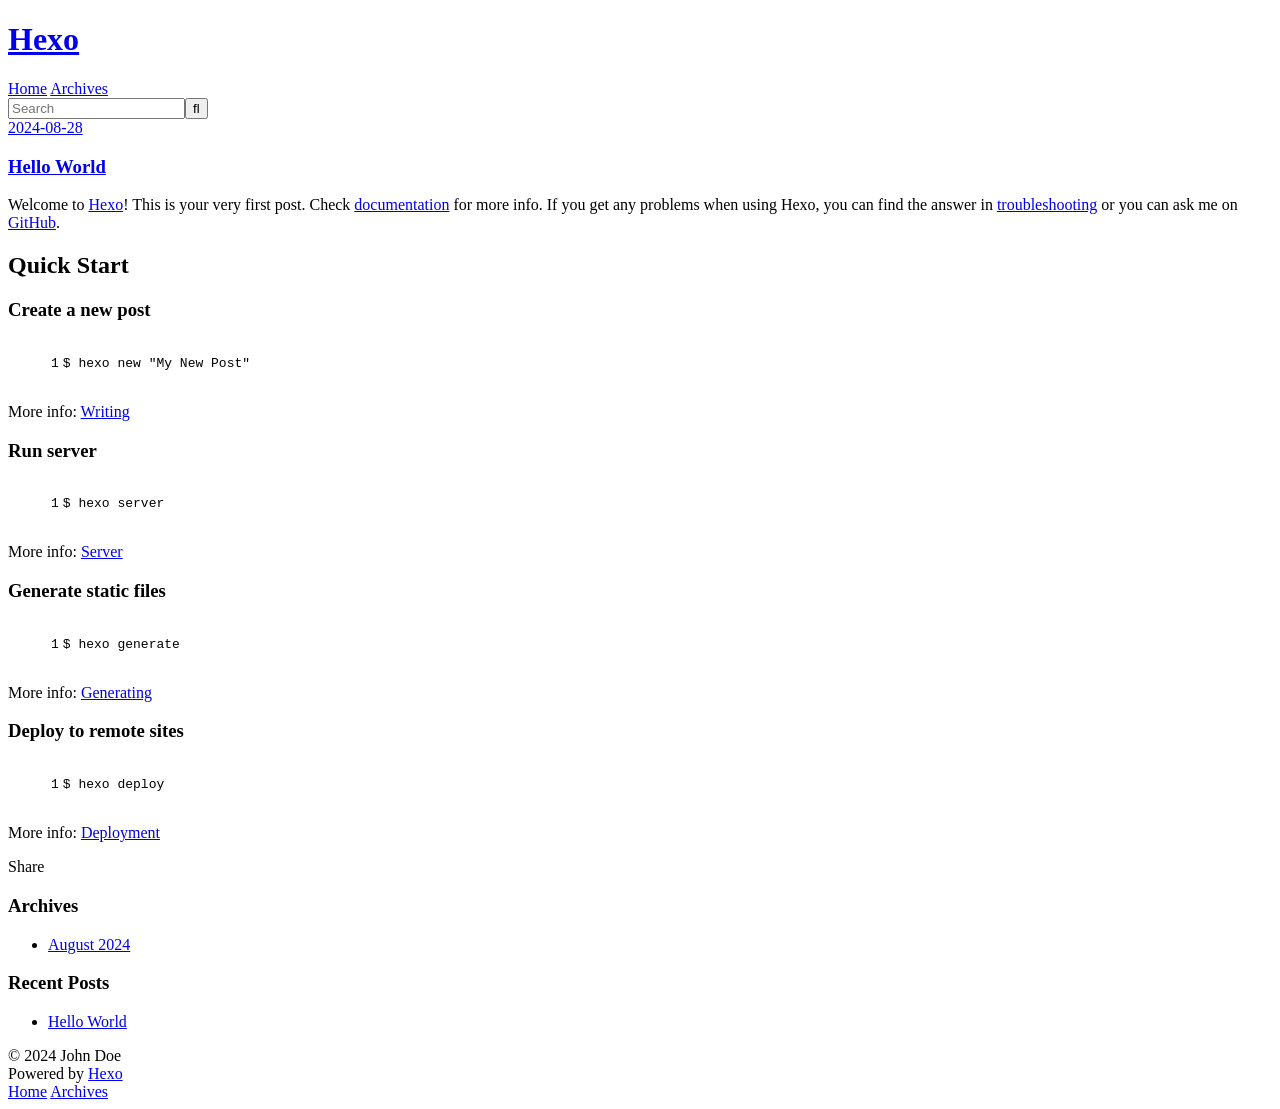
==== index.html @ dc1a8d5d "Site updated: 2024-08-28 20:56:11" ====
<!DOCTYPE html>
<html>
<head>
  <meta charset="utf-8">
  
  
  <title>Hexo</title>
  <meta name="viewport" content="width=device-width, initial-scale=1, shrink-to-fit=no">
  <meta property="og:type" content="website">
<meta property="og:title" content="Hexo">
<meta property="og:url" content="http://example.com/index.html">
<meta property="og:site_name" content="Hexo">
<meta property="og:locale" content="en_US">
<meta property="article:author" content="John Doe">
<meta name="twitter:card" content="summary">
  
    <link rel="alternate" href="/atom.xml" title="Hexo" type="application/atom+xml">
  
  
    <link rel="shortcut icon" href="/favicon.png">
  
  
  
<link rel="stylesheet" href="/css/style.css">

  
    
<link rel="stylesheet" href="/fancybox/jquery.fancybox.min.css">

  
  
<meta name="generator" content="Hexo 7.3.0"></head>

<body>
  <div id="container">
    <div id="wrap">
      <header id="header">
  <div id="banner"></div>
  <div id="header-outer" class="outer">
    <div id="header-title" class="inner">
      <h1 id="logo-wrap">
        <a href="/" id="logo">Hexo</a>
      </h1>
      
    </div>
    <div id="header-inner" class="inner">
      <nav id="main-nav">
        <a id="main-nav-toggle" class="nav-icon"><span class="fa fa-bars"></span></a>
        
          <a class="main-nav-link" href="/">Home</a>
        
          <a class="main-nav-link" href="/archives">Archives</a>
        
      </nav>
      <nav id="sub-nav">
        
        
          <a class="nav-icon" href="/atom.xml" title="RSS Feed"><span class="fa fa-rss"></span></a>
        
        <a class="nav-icon nav-search-btn" title="Search"><span class="fa fa-search"></span></a>
      </nav>
      <div id="search-form-wrap">
        <form action="//google.com/search" method="get" accept-charset="UTF-8" class="search-form"><input type="search" name="q" class="search-form-input" placeholder="Search"><button type="submit" class="search-form-submit">&#xF002;</button><input type="hidden" name="sitesearch" value="http://example.com"></form>
      </div>
    </div>
  </div>
</header>

      <div class="outer">
        <section id="main">
  
    <article id="post-hello-world" class="h-entry article article-type-post" itemprop="blogPost" itemscope itemtype="https://schema.org/BlogPosting">
  <div class="article-meta">
    <a href="/2024/08/28/hello-world/" class="article-date">
  <time class="dt-published" datetime="2024-08-28T12:50:52.807Z" itemprop="datePublished">2024-08-28</time>
</a>
    
  </div>
  <div class="article-inner">
    
    
      <header class="article-header">
        
  
    <h1 itemprop="name">
      <a class="p-name article-title" href="/2024/08/28/hello-world/">Hello World</a>
    </h1>
  

      </header>
    
    <div class="e-content article-entry" itemprop="articleBody">
      
        <p>Welcome to <a target="_blank" rel="noopener" href="https://hexo.io/">Hexo</a>! This is your very first post. Check <a target="_blank" rel="noopener" href="https://hexo.io/docs/">documentation</a> for more info. If you get any problems when using Hexo, you can find the answer in <a target="_blank" rel="noopener" href="https://hexo.io/docs/troubleshooting.html">troubleshooting</a> or you can ask me on <a target="_blank" rel="noopener" href="https://github.com/hexojs/hexo/issues">GitHub</a>.</p>
<h2 id="Quick-Start"><a href="#Quick-Start" class="headerlink" title="Quick Start"></a>Quick Start</h2><h3 id="Create-a-new-post"><a href="#Create-a-new-post" class="headerlink" title="Create a new post"></a>Create a new post</h3><figure class="highlight bash"><table><tr><td class="gutter"><pre><span class="line">1</span><br></pre></td><td class="code"><pre><span class="line">$ hexo new <span class="string">&quot;My New Post&quot;</span></span><br></pre></td></tr></table></figure>

<p>More info: <a target="_blank" rel="noopener" href="https://hexo.io/docs/writing.html">Writing</a></p>
<h3 id="Run-server"><a href="#Run-server" class="headerlink" title="Run server"></a>Run server</h3><figure class="highlight bash"><table><tr><td class="gutter"><pre><span class="line">1</span><br></pre></td><td class="code"><pre><span class="line">$ hexo server</span><br></pre></td></tr></table></figure>

<p>More info: <a target="_blank" rel="noopener" href="https://hexo.io/docs/server.html">Server</a></p>
<h3 id="Generate-static-files"><a href="#Generate-static-files" class="headerlink" title="Generate static files"></a>Generate static files</h3><figure class="highlight bash"><table><tr><td class="gutter"><pre><span class="line">1</span><br></pre></td><td class="code"><pre><span class="line">$ hexo generate</span><br></pre></td></tr></table></figure>

<p>More info: <a target="_blank" rel="noopener" href="https://hexo.io/docs/generating.html">Generating</a></p>
<h3 id="Deploy-to-remote-sites"><a href="#Deploy-to-remote-sites" class="headerlink" title="Deploy to remote sites"></a>Deploy to remote sites</h3><figure class="highlight bash"><table><tr><td class="gutter"><pre><span class="line">1</span><br></pre></td><td class="code"><pre><span class="line">$ hexo deploy</span><br></pre></td></tr></table></figure>

<p>More info: <a target="_blank" rel="noopener" href="https://hexo.io/docs/one-command-deployment.html">Deployment</a></p>

      
    </div>
    <footer class="article-footer">
      <a data-url="http://example.com/2024/08/28/hello-world/" data-id="cm0dv0jln0000g0uf9en5gz6y" data-title="Hello World" class="article-share-link"><span class="fa fa-share">Share</span></a>
      
      
      
    </footer>
  </div>
  
</article>



  


</section>
        
          <aside id="sidebar">
  
    

  
    

  
    
  
    
  <div class="widget-wrap">
    <h3 class="widget-title">Archives</h3>
    <div class="widget">
      <ul class="archive-list"><li class="archive-list-item"><a class="archive-list-link" href="/archives/2024/08/">August 2024</a></li></ul>
    </div>
  </div>


  
    
  <div class="widget-wrap">
    <h3 class="widget-title">Recent Posts</h3>
    <div class="widget">
      <ul>
        
          <li>
            <a href="/2024/08/28/hello-world/">Hello World</a>
          </li>
        
      </ul>
    </div>
  </div>

  
</aside>
        
      </div>
      <footer id="footer">
  
  <div class="outer">
    <div id="footer-info" class="inner">
      
      &copy; 2024 John Doe<br>
      Powered by <a href="https://hexo.io/" target="_blank">Hexo</a>
    </div>
  </div>
</footer>

    </div>
    <nav id="mobile-nav">
  
    <a href="/" class="mobile-nav-link">Home</a>
  
    <a href="/archives" class="mobile-nav-link">Archives</a>
  
</nav>
    


<script src="/js/jquery-3.6.4.min.js"></script>



  
<script src="/fancybox/jquery.fancybox.min.js"></script>




<script src="/js/script.js"></script>





  </div>
</body>
</html>
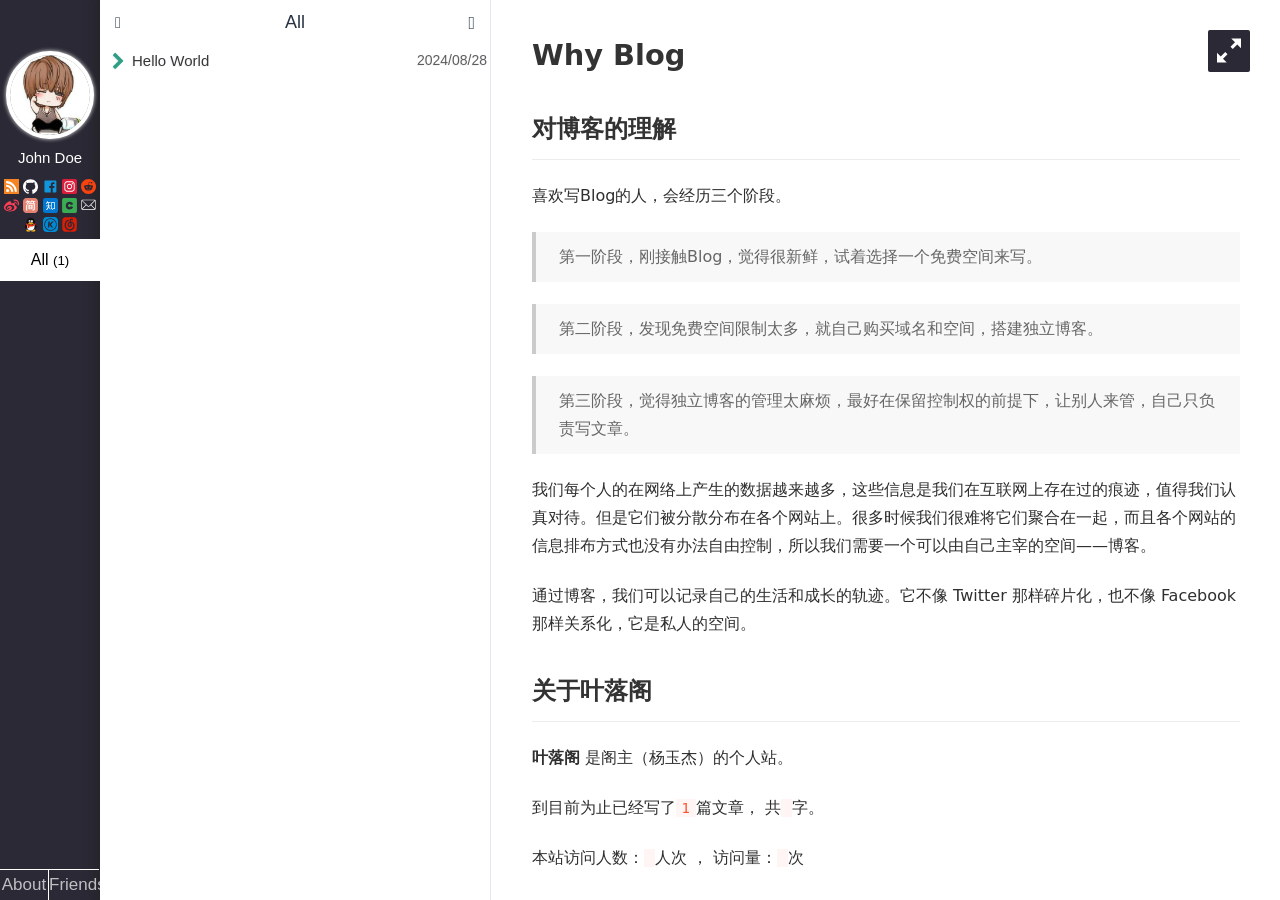
==== commit 07ac6a06: "Site updated: 2024-08-28 21:02:53" ====
--- a/index.html
+++ b/index.html
@@ -2,204 +2,567 @@
 <html>
 <head>
   <meta charset="utf-8">
-  
-  
   <title>Hexo</title>
-  <meta name="viewport" content="width=device-width, initial-scale=1, shrink-to-fit=no">
-  <meta property="og:type" content="website">
-<meta property="og:title" content="Hexo">
-<meta property="og:url" content="http://example.com/index.html">
+  <meta name="keywords" content="">
+  <meta name="description" content="Hexo">
+    <meta name="viewport" content="width=device-width, initial-scale=1, maximum-scale=1">
+<meta name="description" content="Welcome to Hexo! This is your very first post. Check documentation for more info. If you get any problems when using Hexo, you can find the answer in troubleshooting or you can ask me on GitHub. Quick">
+<meta property="og:type" content="article">
+<meta property="og:title" content="Hello World">
+<meta property="og:url" content="http://example.com/2024/08/28/hello-world/index.html">
 <meta property="og:site_name" content="Hexo">
+<meta property="og:description" content="Welcome to Hexo! This is your very first post. Check documentation for more info. If you get any problems when using Hexo, you can find the answer in troubleshooting or you can ask me on GitHub. Quick">
 <meta property="og:locale" content="en_US">
+<meta property="article:published_time" content="2024-08-28T12:50:52.807Z">
+<meta property="article:modified_time" content="2024-08-28T12:50:52.807Z">
 <meta property="article:author" content="John Doe">
 <meta name="twitter:card" content="summary">
-  
-    <link rel="alternate" href="/atom.xml" title="Hexo" type="application/atom+xml">
-  
-  
-    <link rel="shortcut icon" href="/favicon.png">
-  
-  
-  
-<link rel="stylesheet" href="/css/style.css">
-
-  
-    
-<link rel="stylesheet" href="/fancybox/jquery.fancybox.min.css">
-
-  
-  
+
+
+<link rel="icon" href="/img/avatar.jpg">
+
+<link href="/css/style.css?v=1.1.0" rel="stylesheet">
+
+<link href="/css/hl_theme/atom-light.css?v=1.1.0" rel="stylesheet">
+
+<link href="//cdn.jsdelivr.net/npm/animate.css@4.1.0/animate.min.css" rel="stylesheet">
+
+<script src="//cdn.jsdelivr.net/npm/jquery@3.5.1/dist/jquery.min.js"></script>
+<script src="/js/titleTip.js?v=1.1.0" ></script>
+
+<script src="//cdn.jsdelivr.net/npm/highlightjs@9.16.2/highlight.pack.min.js"></script>
+<script>
+    hljs.initHighlightingOnLoad();
+</script>
+
+<script src="//cdn.jsdelivr.net/npm/nprogress@0.2.0/nprogress.min.js"></script>
+
+
+
+<script src="//cdn.jsdelivr.net/npm/jquery.cookie@1.4.1/jquery.cookie.min.js" ></script>
+
+<script src="/js/iconfont.js?v=1.1.0" ></script>
+
 <meta name="generator" content="Hexo 7.3.0"></head>
+<div style="display: none">
+  <input class="theme_disqus_on" value="false">
+  <input class="theme_preload_comment" value="">
+  <input class="theme_blog_path" value="">
+  <input id="theme_shortcut" value="true" />
+  <input id="theme_highlight_on" value="true" />
+  <input id="theme_code_copy" value="true" />
+</div>
+
+
 
 <body>
-  <div id="container">
-    <div id="wrap">
-      <header id="header">
-  <div id="banner"></div>
-  <div id="header-outer" class="outer">
-    <div id="header-title" class="inner">
-      <h1 id="logo-wrap">
-        <a href="/" id="logo">Hexo</a>
-      </h1>
-      
-    </div>
-    <div id="header-inner" class="inner">
-      <nav id="main-nav">
-        <a id="main-nav-toggle" class="nav-icon"><span class="fa fa-bars"></span></a>
-        
-          <a class="main-nav-link" href="/">Home</a>
-        
-          <a class="main-nav-link" href="/archives">Archives</a>
-        
-      </nav>
-      <nav id="sub-nav">
-        
-        
-          <a class="nav-icon" href="/atom.xml" title="RSS Feed"><span class="fa fa-rss"></span></a>
-        
-        <a class="nav-icon nav-search-btn" title="Search"><span class="fa fa-search"></span></a>
-      </nav>
-      <div id="search-form-wrap">
-        <form action="//google.com/search" method="get" accept-charset="UTF-8" class="search-form"><input type="search" name="q" class="search-form-input" placeholder="Search"><button type="submit" class="search-form-submit">&#xF002;</button><input type="hidden" name="sitesearch" value="http://example.com"></form>
-      </div>
-    </div>
-  </div>
-</header>
-
-      <div class="outer">
-        <section id="main">
-  
-    <article id="post-hello-world" class="h-entry article article-type-post" itemprop="blogPost" itemscope itemtype="https://schema.org/BlogPosting">
-  <div class="article-meta">
-    <a href="/2024/08/28/hello-world/" class="article-date">
-  <time class="dt-published" datetime="2024-08-28T12:50:52.807Z" itemprop="datePublished">2024-08-28</time>
+<aside class="nav mobile">
+    <div class="nav-left">
+        <a href="/"
+   class="avatar_target">
+    <img class="avatar"
+         src="/img/avatar.jpg"/>
 </a>
-    
-  </div>
-  <div class="article-inner">
-    
-    
-      <header class="article-header">
-        
-  
-    <h1 itemprop="name">
-      <a class="p-name article-title" href="/2024/08/28/hello-world/">Hello World</a>
-    </h1>
-  
-
-      </header>
-    
-    <div class="e-content article-entry" itemprop="articleBody">
-      
-        <p>Welcome to <a target="_blank" rel="noopener" href="https://hexo.io/">Hexo</a>! This is your very first post. Check <a target="_blank" rel="noopener" href="https://hexo.io/docs/">documentation</a> for more info. If you get any problems when using Hexo, you can find the answer in <a target="_blank" rel="noopener" href="https://hexo.io/docs/troubleshooting.html">troubleshooting</a> or you can ask me on <a target="_blank" rel="noopener" href="https://github.com/hexojs/hexo/issues">GitHub</a>.</p>
-<h2 id="Quick-Start"><a href="#Quick-Start" class="headerlink" title="Quick Start"></a>Quick Start</h2><h3 id="Create-a-new-post"><a href="#Create-a-new-post" class="headerlink" title="Create a new post"></a>Create a new post</h3><figure class="highlight bash"><table><tr><td class="gutter"><pre><span class="line">1</span><br></pre></td><td class="code"><pre><span class="line">$ hexo new <span class="string">&quot;My New Post&quot;</span></span><br></pre></td></tr></table></figure>
-
-<p>More info: <a target="_blank" rel="noopener" href="https://hexo.io/docs/writing.html">Writing</a></p>
-<h3 id="Run-server"><a href="#Run-server" class="headerlink" title="Run server"></a>Run server</h3><figure class="highlight bash"><table><tr><td class="gutter"><pre><span class="line">1</span><br></pre></td><td class="code"><pre><span class="line">$ hexo server</span><br></pre></td></tr></table></figure>
-
-<p>More info: <a target="_blank" rel="noopener" href="https://hexo.io/docs/server.html">Server</a></p>
-<h3 id="Generate-static-files"><a href="#Generate-static-files" class="headerlink" title="Generate static files"></a>Generate static files</h3><figure class="highlight bash"><table><tr><td class="gutter"><pre><span class="line">1</span><br></pre></td><td class="code"><pre><span class="line">$ hexo generate</span><br></pre></td></tr></table></figure>
-
-<p>More info: <a target="_blank" rel="noopener" href="https://hexo.io/docs/generating.html">Generating</a></p>
-<h3 id="Deploy-to-remote-sites"><a href="#Deploy-to-remote-sites" class="headerlink" title="Deploy to remote sites"></a>Deploy to remote sites</h3><figure class="highlight bash"><table><tr><td class="gutter"><pre><span class="line">1</span><br></pre></td><td class="code"><pre><span class="line">$ hexo deploy</span><br></pre></td></tr></table></figure>
-
-<p>More info: <a target="_blank" rel="noopener" href="https://hexo.io/docs/one-command-deployment.html">Deployment</a></p>
-
-      
-    </div>
-    <footer class="article-footer">
-      <a data-url="http://example.com/2024/08/28/hello-world/" data-id="cm0dv0jln0000g0uf9en5gz6y" data-title="Hello World" class="article-share-link"><span class="fa fa-share">Share</span></a>
-      
-      
-      
-    </footer>
-  </div>
-  
-</article>
-
-
-
-  
-
-
-</section>
-        
-          <aside id="sidebar">
-  
-    
-
-  
-    
-
-  
-    
-  
-    
-  <div class="widget-wrap">
-    <h3 class="widget-title">Archives</h3>
-    <div class="widget">
-      <ul class="archive-list"><li class="archive-list-item"><a class="archive-list-link" href="/archives/2024/08/">August 2024</a></li></ul>
-    </div>
-  </div>
-
-
-  
-    
-  <div class="widget-wrap">
-    <h3 class="widget-title">Recent Posts</h3>
-    <div class="widget">
-      <ul>
-        
-          <li>
-            <a href="/2024/08/28/hello-world/">Hello World</a>
-          </li>
-        
-      </ul>
-    </div>
-  </div>
-
-  
+<div class="author">
+    <span>John Doe</span>
+</div>
+
+<div class="icon">
+    
+        
+            <a title="rss"
+               href="/atom.xml"
+               target="_blank">
+                
+                    <svg class="iconfont-svg" aria-hidden="true">
+                        <use xlink:href="#icon-rss"></use>
+                    </svg>
+                
+            </a>
+        
+    
+        
+            <a title="github"
+               href="https://github.com/yelog"
+               target="_blank">
+                
+                    <svg class="iconfont-svg" aria-hidden="true">
+                        <use xlink:href="#icon-github"></use>
+                    </svg>
+                
+            </a>
+        
+    
+        
+            <a title="facebook"
+               href="https://www.facebook.com/faker.tops"
+               target="_blank">
+                
+                    <svg class="iconfont-svg" aria-hidden="true">
+                        <use xlink:href="#icon-facebook"></use>
+                    </svg>
+                
+            </a>
+        
+    
+        
+    
+        
+    
+        
+            <a title="instagram"
+               href="https://www.facebook.com/faker.tops"
+               target="_blank">
+                
+                    <svg class="iconfont-svg" aria-hidden="true">
+                        <use xlink:href="#icon-instagram"></use>
+                    </svg>
+                
+            </a>
+        
+    
+        
+            <a title="reddit"
+               href="https://www.reddit.com/user/yelog/"
+               target="_blank">
+                
+                    <svg class="iconfont-svg" aria-hidden="true">
+                        <use xlink:href="#icon-reddit"></use>
+                    </svg>
+                
+            </a>
+        
+    
+        
+            <a title="weibo"
+               href="http://weibo.com/u/2307534817"
+               target="_blank">
+                
+                    <svg class="iconfont-svg" aria-hidden="true">
+                        <use xlink:href="#icon-weibo"></use>
+                    </svg>
+                
+            </a>
+        
+    
+        
+            <a title="jianshu"
+               href="https://www.jianshu.com/u/ff56736de7cf"
+               target="_blank">
+                
+                    <svg class="iconfont-svg" aria-hidden="true">
+                        <use xlink:href="#icon-jianshu"></use>
+                    </svg>
+                
+            </a>
+        
+    
+        
+            <a title="zhihu"
+               href="https://www.zhihu.com/people/jaytp/activities"
+               target="_blank">
+                
+                    <svg class="iconfont-svg" aria-hidden="true">
+                        <use xlink:href="#icon-zhihu"></use>
+                    </svg>
+                
+            </a>
+        
+    
+        
+    
+        
+            <a title="oschina"
+               href="https://my.oschina.net/yelog"
+               target="_blank">
+                
+                    <svg class="iconfont-svg" aria-hidden="true">
+                        <use xlink:href="#icon-oschina"></use>
+                    </svg>
+                
+            </a>
+        
+    
+        
+    
+        
+            <a title="email"
+               href="mailto:jaytp@qq.com"
+               target="_blank">
+                
+                    <svg class="iconfont-svg" aria-hidden="true">
+                        <use xlink:href="#icon-email"></use>
+                    </svg>
+                
+            </a>
+        
+    
+        
+            <a title="qq"
+               href="http://wpa.qq.com/msgrd?v=3&uin=872336115&site=qq&menu=yes"
+               target="_blank">
+                
+                    <svg class="iconfont-svg" aria-hidden="true">
+                        <use xlink:href="#icon-qq"></use>
+                    </svg>
+                
+            </a>
+        
+    
+        
+            <a title="kugou"
+               href="https://www.kugou.com/"
+               target="_blank">
+                
+                    <svg class="iconfont-svg" aria-hidden="true">
+                        <use xlink:href="#icon-kugou"></use>
+                    </svg>
+                
+            </a>
+        
+    
+        
+            <a title="neteasemusic"
+               href="https://music.163.com/#/user/home?id=88151013"
+               target="_blank">
+                
+                    <svg class="iconfont-svg" aria-hidden="true">
+                        <use xlink:href="#icon-neteasemusic"></use>
+                    </svg>
+                
+            </a>
+        
+    
+</div>
+
+
+
+
+
+<ul>
+    <li>
+        <div class="all active" data-rel="All">All
+            
+                <small>(1)</small>
+            
+        </div>
+    </li>
+    
+</ul>
+<div class="left-bottom">
+    <div class="menus">
+        
+            
+            
+            
+    </div>
+    <div>
+        
+            <a class="about  hasFriend  site_url"
+               
+               href="/about">About</a>
+        
+        <a style="width: 50%"
+                
+                                           class="friends">Friends</a>
+        
+    </div>
+</div>
+<input type="hidden" id="yelog_site_posts_number" value="1">
+
+<div style="display: none">
+    <span id="busuanzi_value_site_uv"></span>
+    <span id="busuanzi_value_site_pv"></span>
+</div>
+
+    </div>
+    <div class="nav-right">
+        <div class="friends-area">
+    <div class="friends-title">
+        Links
+        <i class="iconfont icon-left"></i>
+    </div>
+    <div class="friends-content">
+        <ul>
+            
+            <li><a target="_blank" href="http://yelog.org/">叶落阁</a></li>
+            
+        </ul>
+    </div>
+</div>
+        <div class="title-list">
+    <div class="right-top">
+        <div id="default-panel">
+            <i class="iconfont icon-search" data-title="search shortcut key i"></i>
+            <div class="right-title">All</div>
+            <i class="iconfont icon-file-tree" data-title="switch to outline view shortcut key w"></i>
+        </div>
+        <div id="search-panel">
+            <i class="iconfont icon-left" data-title="return"></i>
+            <input id="local-search-input" autocomplete="off"/>
+            <label class="border-line" for="input"></label>
+            <i class="iconfont icon-case-sensitive" data-title="case sensitive"></i>
+            <i class="iconfont icon-tag" data-title="label"></i>
+        </div>
+        <div id="outline-panel" style="display: none">
+            <div class="right-title">outline</div>
+            <i class="iconfont icon-list" data-title="switch to article list"></i>
+        </div>
+    </div>
+
+    <div class="tags-list">
+    <input id="tag-search" />
+    <div class="tag-wrapper">
+        
+    </div>
+
+</div>
+
+    
+    <nav id="title-list-nav">
+        
+        
+        <a  class="All "
+           href="/2024/08/28/hello-world/"
+           data-tag=""
+           data-author="" >
+            <span class="post-title" title="Hello World">Hello World</span>
+            <span class="post-date" title="2024-08-28 20:50:52">2024/08/28</span>
+        </a>
+        
+        <div id="no-item-tips">
+
+        </div>
+    </nav>
+    <div id="outline-list">
+    </div>
+</div>
+
+    </div>
+    <div class="hide-list">
+        <div class="semicircle" data-title="切换全屏 快捷键 s">
+            <div class="brackets first"><</div>
+            <div class="brackets">&gt;</div>
+        </div>
+    </div>
 </aside>
-        
-      </div>
-      <footer id="footer">
-  
-  <div class="outer">
-    <div id="footer-info" class="inner">
-      
-      &copy; 2024 John Doe<br>
-      Powered by <a href="https://hexo.io/" target="_blank">Hexo</a>
-    </div>
-  </div>
-</footer>
-
-    </div>
-    <nav id="mobile-nav">
-  
-    <a href="/" class="mobile-nav-link">Home</a>
-  
-    <a href="/archives" class="mobile-nav-link">Archives</a>
-  
-</nav>
-    
-
-
-<script src="/js/jquery-3.6.4.min.js"></script>
-
-
-
-  
-<script src="/fancybox/jquery.fancybox.min.js"></script>
-
-
-
-
-<script src="/js/script.js"></script>
-
-
-
-
-
-  </div>
+<div id="post" class="index">
+    <div class="pjax">
+        <article class="index">
+            <div class="toc-ref">
+    
+        <ol class="toc"><li class="toc-item toc-level-1"><a class="toc-link" href="#Why-Blog"><span class="toc-text">Why Blog</span></a><ol class="toc-child"><li class="toc-item toc-level-2"><a class="toc-link" href="#%E5%AF%B9%E5%8D%9A%E5%AE%A2%E7%9A%84%E7%90%86%E8%A7%A3"><span class="toc-text">对博客的理解</span></a></li><li class="toc-item toc-level-2"><a class="toc-link" href="#%E5%85%B3%E4%BA%8E%E5%8F%B6%E8%90%BD%E9%98%81"><span class="toc-text">关于叶落阁</span></a></li><li class="toc-item toc-level-2"><a class="toc-link" href="#%E5%8D%9A%E5%AE%A2%E5%B9%B3%E5%8F%B0"><span class="toc-text">博客平台</span></a></li></ol></li></ol>
+    
+<style>
+    .left-col .switch-btn,
+    .left-col .switch-area {
+        display: none;
+    }
+    .toc-level-3 i,
+    .toc-level-3 ol {
+        display: none !important;
+    }
+</style>
+</div>
+            <h1 id="Why-Blog"><a href="#Why-Blog" class="headerlink" title="Why Blog"></a>Why Blog</h1><h2 id="对博客的理解"><a href="#对博客的理解" class="headerlink" title="对博客的理解"></a>对博客的理解</h2><p>喜欢写Blog的人，会经历三个阶段。</p>
+<blockquote>
+<p>第一阶段，刚接触Blog，觉得很新鲜，试着选择一个免费空间来写。</p>
+</blockquote>
+<blockquote>
+<p>第二阶段，发现免费空间限制太多，就自己购买域名和空间，搭建独立博客。</p>
+</blockquote>
+<blockquote>
+<p>第三阶段，觉得独立博客的管理太麻烦，最好在保留控制权的前提下，让别人来管，自己只负责写文章。</p>
+</blockquote>
+<p>我们每个人的在网络上产生的数据越来越多，这些信息是我们在互联网上存在过的痕迹，值得我们认真对待。但是它们被分散分布在各个网站上。很多时候我们很难将它们聚合在一起，而且各个网站的信息排布方式也没有办法自由控制，所以我们需要一个可以由自己主宰的空间——博客。</p>
+<p>通过博客，我们可以记录自己的生活和成长的轨迹。它不像 Twitter 那样碎片化，也不像 Facebook 那样关系化，它是私人的空间。</p>
+<h2 id="关于叶落阁"><a href="#关于叶落阁" class="headerlink" title="关于叶落阁"></a>关于叶落阁</h2><p><strong>叶落阁</strong> 是阁主（杨玉杰）的个人站。</p>
+<p>到目前为止已经写了<code class="article_number"></code>篇文章， 共<code class="site_word_count"></code>字。</p>
+<p>本站访问人数：<code class="site_uv"></code>人次 ， 访问量：<code class="site_pv"></code>次</p>
+<h2 id="博客平台"><a href="#博客平台" class="headerlink" title="博客平台"></a>博客平台</h2><p>这个博客通过 <a target="_blank" rel="noopener" href="https://hexo.io/">Hexo</a> 生成，部署在 <a target="_blank" rel="noopener" href="https://pages.github.com/">GitHub Pages</a>主题 <a target="_blank" rel="noopener" href="https://github.com/yelog/hexo-theme-3-hexo">3-hexo</a> 已经在github上开源</p>
+<p><code>3-hexo</code> 主题使用交流可以加 Q群: <a target="_blank" href="//shang.qq.com/wpa/qunwpa?idkey=e8cf083cc097141eaf323396f1766809b8e90ff00c67bb441898f672892f6904"><img data-ignore border="0" src="//pub.idqqimg.com/wpa/images/group.png" alt="3-hexo使用交流" title="3-hexo使用交流"></a></p>
+<p>主要功能：</p>
+<ul>
+<li>搜索支持文章标题、标签(#标签)、作者(@作者)</li>
+<li>pad&#x2F;手机等移动端适配</li>
+<li>页面全局快捷键 <a target="_blank" rel="noopener" href='http://yelog.org/2017/03/24/3-hexo-shortcuts/'>3-hexo快捷键说明</a></li>
+</ul>
+
+        </article>
+        
+        <p>
+            <a  class="dashang" onclick="dashangToggle()">赏</a>
+        </p>
+        
+        
+    </div>
+    <div class="copyright">
+        <p class="footer-entry">
+    ©2016-2020 Yelog
+</p>
+<p class="footer-entry">Built with <a href="https://hexo.io/" target="_blank">Hexo</a> and <a href="https://github.com/yelog/hexo-theme-3-hexo" target="_blank">3-hexo</a> theme</p>
+
+    </div>
+</div>
+<div class="full-toc">
+    <button class="full" data-title="Toggle full screen shortcut key s"><span class="min "></span></button>
+<a class="" id="rocket" ></a>
+
+</div>
+
+<div class="hide_box" onclick="dashangToggle()"></div>
+<div class="shang_box">
+    <a class="shang_close"  onclick="dashangToggle()">×</a>
+    <div class="shang_tit">
+        <p>Help us with donation</p>
+    </div>
+    <div class="shang_payimg">
+        <div class="pay_img">
+            <img src="/img/alipay.jpg" class="alipay" title="扫码支持">
+            <img src="/img/weixin.jpg" class="weixin" title="扫码支持">
+        </div>
+    </div>
+    <div class="shang_payselect">
+        <span><label><input type="radio" name="pay" checked value="alipay">alipay</label></span><span><label><input type="radio" name="pay" value="weixin">weixin</label></span>
+    </div>
+</div>
+
+
 </body>
-</html>+<script src="/js/jquery.pjax.js?v=1.1.0" ></script>
+
+<script src="/js/script.js?v=1.1.0" ></script>
+<script>
+    var img_resize = 'default';
+    function initArticle() {
+        /*渲染对应的表格样式*/
+        
+            $("#post .pjax table").addClass("green_title");
+        
+
+        /*渲染打赏样式*/
+        
+        $("input[name=pay]").on("click", function () {
+            if($("input[name=pay]:checked").val()=="weixin"){
+                $(".shang_box .shang_payimg .pay_img").addClass("weixin_img");
+            } else {
+                $(".shang_box .shang_payimg .pay_img").removeClass("weixin_img");
+            }
+        })
+        
+
+        /*高亮代码块行号*/
+        
+
+        /*访问数量*/
+        
+        $.getScript("//busuanzi.ibruce.info/busuanzi/2.3/busuanzi.pure.mini.js");
+        
+
+        /*代码高亮，行号对齐*/
+        $('.pre-numbering').css('line-height',$('.has-numbering').css('line-height'));
+
+        
+        
+    }
+
+    /*打赏页面隐藏与展示*/
+    
+    function dashangToggle() {
+        $(".shang_box").fadeToggle();
+        $(".hide_box").fadeToggle();
+    }
+    
+
+</script>
+
+<!--加入行号的高亮代码块样式-->
+
+<!--自定义样式设置-->
+<style>
+    
+    
+    .nav {
+        width: 542px;
+    }
+    .nav.fullscreen {
+        margin-left: -542px;
+    }
+    .nav-left {
+        width: 120px;
+    }
+    
+    
+    @media screen and (max-width: 1468px) {
+        .nav {
+            width: 492px;
+        }
+        .nav.fullscreen {
+            margin-left: -492px;
+        }
+        .nav-left {
+            width: 100px;
+        }
+    }
+    
+    
+    @media screen and (max-width: 1024px) {
+        .nav {
+            width: 492px;
+            margin-left: -492px
+        }
+        .nav.fullscreen {
+            margin-left: 0;
+        }
+    }
+    
+    @media screen and (max-width: 426px) {
+        .nav {
+            width: 100%;
+        }
+        .nav-left {
+            width: 100%;
+        }
+    }
+    
+    
+    .nav-right .title-list nav a .post-title, .nav-right .title-list #local-search-result a .post-title {
+        color: #383636;
+    }
+    
+    
+    .nav-right .title-list nav a .post-date, .nav-right .title-list #local-search-result a .post-date {
+        color: #5e5e5f;
+    }
+    
+    
+    .nav-right nav a.hover, #local-search-result a.hover{
+        background-color: #e2e0e0;
+    }
+    
+    
+
+    /*列表样式*/
+    
+
+    /* 背景图样式 */
+    
+    
+
+
+    /*引用块样式*/
+    
+
+    /*文章列表背景图*/
+    
+
+    
+</style>
+
+
+
+
+
+
+
+</html>
--- a/css/style.css
+++ b/css/style.css
@@ -0,0 +1,2062 @@
+#comments {
+  padding: 2.5em;
+  background: #fff;
+}
+#comments .comment-bar {
+  display: block;
+  cursor: pointer;
+  background: rgba(255,255,255,0.3);
+  padding: 0.5rem;
+  -webkit-box-shadow: 3px 2px 8px rgba(0,0,0,0.07);
+  box-shadow: 3px 2px 8px rgba(0,0,0,0.07);
+  text-align: center;
+  font-size: 2rem;
+}
+#comments .comment-bar a {
+  display: inline-block;
+  width: 3em;
+  text-decoration: none;
+  outline-width: 0;
+  color: #258fb8;
+  outline: none;
+}
+#comments .comment-bar a .fa.pulse {
+  -webkit-animation-name: pulse;
+  animation-name: pulse;
+}
+#comments .comment-bar a .fa.animated {
+  -webkit-animation-duration: 1s;
+  animation-duration: 1s;
+  -webkit-animation-fill-mode: both;
+  animation-fill-mode: both;
+}
+#comments .comment-bar a .fa.animated.infinite {
+  -webkit-animation-iteration-count: infinite;
+  animation-iteration-count: infinite;
+}
+#comments .comment-bar a .fa:before {
+  content: "\f27b";
+}
+#comments .comment-bar a .fa.fa-spinner {
+  display: none;
+}
+.shang_box {
+  width: 540px;
+  height: 450px;
+  padding: 10px;
+  background-color: #3f3f3f;
+  -webkit-border-radius: 10px;
+  border-radius: 10px;
+  position: fixed;
+  z-index: 41;
+  left: 50%;
+  top: 50%;
+  margin-left: -280px;
+  margin-top: -225px;
+  border: 1px dotted #000;
+  display: none;
+}
+.shang_box .shang_close {
+  position: absolute;
+  display: inline-block;
+  font-weight: 200;
+  font-size: 50px;
+  right: 19px;
+  outline: none;
+  text-shadow: none;
+  color: #4094c7;
+}
+.shang_box .shang_tit {
+  width: 100%;
+  font-family: Roboto, "Roboto", serif;
+  height: 75px;
+  text-align: center;
+  line-height: 66px;
+  color: #fff;
+  font-size: 30px;
+  margin-top: 7px;
+  margin-right: 2px;
+}
+.shang_box .shang_payimg {
+  width: 255px;
+  height: 255px;
+  padding: 10px;
+  border: 6px solid #4094c7;
+  margin: 0 auto;
+  -webkit-border-radius: 3px;
+  border-radius: 3px;
+  overflow: hidden;
+}
+.shang_box .shang_payimg .pay_img {
+  width: 535px;
+  vertical-align: middle;
+  transition: margin-left 0.5s;
+}
+.shang_box .shang_payimg .pay_img.weixin_img {
+  margin-left: -280px;
+}
+.shang_box .shang_payimg .pay_img img {
+  width: 255px;
+}
+.shang_box .shang_payimg .pay_img img.weixin {
+  margin: auto 0 auto 16px;
+  display: block;
+  float: right;
+}
+.shang_box .shang_payselect {
+  font-size: 20px;
+  color: #fff;
+  text-align: center;
+  margin: 0 auto;
+  margin-top: 20px;
+  height: 60px;
+  width: 320px;
+}
+.shang_box .shang_payselect input[type=radio],
+.shang_box .shang_payselect label {
+  cursor: pointer;
+}
+.hide_box {
+  z-index: 40;
+  background: #000;
+  opacity: 0.5;
+  -moz-opacity: 0.5;
+  left: 0;
+  top: 0;
+  bottom: 0;
+  right: 0;
+  height: 100%;
+  width: 100%;
+  position: fixed;
+  display: none;
+}
+@-webkit-keyframes fadeIns {
+  from {
+    -webkit-transform: translateY(30px);
+    opacity: 0;
+  }
+  to {
+    -webkit-transform: translateY(0);
+    opacity: 1;
+  }
+}
+@-moz-keyframes fadeIns {
+  from {
+    -moz-transform: translateY(30px);
+    opacity: 0;
+  }
+  to {
+    -moz-transform: translateY(0);
+    opacity: 1;
+  }
+}
+@-ms-keyframes fadeIns {
+  from {
+    -ms-transform: translateY(30px);
+    opacity: 0;
+  }
+  to {
+    -ms-transform: translateY(0);
+    opacity: 1;
+  }
+}
+@-o-keyframes fadeIns {
+  from {
+    -o-transform: translateY(30px);
+    opacity: 0;
+  }
+  to {
+    -o-transform: translateY(0);
+    opacity: 1;
+  }
+}
+@-webkit-keyframes fadeOuts {
+  from {
+    -webkit-transform: translateY(0);
+    opacity: 1;
+  }
+  to {
+    -webkit-transform: translateY(-30px);
+    opacity: 0;
+  }
+}
+@-moz-keyframes fadeOuts {
+  from {
+    -moz-transform: translateY(0);
+    opacity: 1;
+  }
+  to {
+    -moz-transform: translateY(-30px);
+    opacity: 0;
+  }
+}
+@-ms-keyframes fadeOuts {
+  from {
+    -ms-transform: translateY(0);
+    opacity: 1;
+  }
+  to {
+    -ms-transform: translateY(-30px);
+    opacity: 0;
+  }
+}
+@-o-keyframes fadeOuts {
+  from {
+    -o-transform: translateY(0);
+    opacity: 1;
+  }
+  to {
+    -o-transform: translateY(-30px);
+    opacity: 0;
+  }
+}
+@-moz-keyframes fadeIns {
+  from {
+    transform: translateY(30px);
+    opacity: 0;
+  }
+  to {
+    transform: translateY(0);
+    opacity: 1;
+  }
+}
+@-webkit-keyframes fadeIns {
+  from {
+    transform: translateY(30px);
+    opacity: 0;
+  }
+  to {
+    transform: translateY(0);
+    opacity: 1;
+  }
+}
+@-o-keyframes fadeIns {
+  from {
+    transform: translateY(30px);
+    opacity: 0;
+  }
+  to {
+    transform: translateY(0);
+    opacity: 1;
+  }
+}
+@keyframes fadeIns {
+  from {
+    transform: translateY(30px);
+    opacity: 0;
+  }
+  to {
+    transform: translateY(0);
+    opacity: 1;
+  }
+}
+@-moz-keyframes fadeOuts {
+  from {
+    transform: translateY(0);
+    opacity: 1;
+  }
+  to {
+    transform: translateY(-30px);
+    opacity: 0;
+  }
+}
+@-webkit-keyframes fadeOuts {
+  from {
+    transform: translateY(0);
+    opacity: 1;
+  }
+  to {
+    transform: translateY(-30px);
+    opacity: 0;
+  }
+}
+@-o-keyframes fadeOuts {
+  from {
+    transform: translateY(0);
+    opacity: 1;
+  }
+  to {
+    transform: translateY(-30px);
+    opacity: 0;
+  }
+}
+@keyframes fadeOuts {
+  from {
+    transform: translateY(0);
+    opacity: 1;
+  }
+  to {
+    transform: translateY(-30px);
+    opacity: 0;
+  }
+}
+@font-face {
+  font-family: 'icomoon';
+  src: url("fonts/icomoon.eot?ul7tfk");
+  src: url("fonts/icomoon.eot?ul7tfk#iefix") format('embedded-opentype'), url("fonts/icomoon.ttf?ul7tfk") format('truetype'), url("fonts/icomoon.woff?ul7tfk") format('woff'), url("fonts/icomoon.svg?ul7tfk#icomoon") format('svg');
+  font-weight: normal;
+  font-style: normal;
+}
+.article .article-meta .date:before,
+.nav-right nav a:before,
+#local-search-result a:before,
+.nav-right form .cross:before,
+.full-toc .full .min:before,
+.full-toc .full .max:before,
+.full-toc .post-toc-menu .post-toc-menu-icons:before,
+.nav-left .icon a:before,
+#post .pjax article .article-meta .top:before,
+.article .article-meta .author:before,
+.full-toc #rocket:before,
+.full-toc #rocket:after,
+.nav-right .back-title-list:before {
+  margin-right: 0.2em;
+  font-family: 'icomoon' !important;
+  speak: none;
+  font-style: normal;
+  font-weight: normal;
+  font-variant: normal;
+  text-transform: none;
+  line-height: 1;
+  -webkit-font-smoothing: antialiased;
+}
+@font-face {
+  font-family: 'iconfont'; /* project id 236002 */
+  src: url("//at.alicdn.com/t/font_236002_600u3zzht94.eot");
+  src: url("//at.alicdn.com/t/font_236002_600u3zzht94.eot?#iefix") format('embedded-opentype'), url("//at.alicdn.com/t/font_236002_600u3zzht94.woff2") format('woff2'), url("//at.alicdn.com/t/font_236002_600u3zzht94.woff") format('woff'), url("//at.alicdn.com/t/font_236002_600u3zzht94.ttf") format('truetype'), url("//at.alicdn.com/t/font_236002_600u3zzht94.svg#iconfont") format('svg');
+}
+.iconfont {
+  font-family: "iconfont", "custom-iconfont" !important;
+  font-size: 16px;
+  font-style: normal;
+  -webkit-font-smoothing: antialiased;
+  -moz-osx-font-smoothing: grayscale;
+}
+.icon-clock:before {
+  content: "\e787";
+}
+.icon-search:before {
+  content: "\e60f";
+}
+.icon-email:before {
+  content: "\e665";
+}
+.icon-cancle:before {
+  content: "\e602";
+}
+.icon-right:before {
+  content: "\e65b";
+}
+.icon-tag:before {
+  content: "\e603";
+}
+.icon-rss:before {
+  content: "\e611";
+}
+.icon-csdn:before {
+  content: "\e601";
+}
+.icon-juejin:before {
+  content: "\e605";
+}
+.icon-twitter:before {
+  content: "\e659";
+}
+.icon-github:before {
+  content: "\e600";
+}
+.icon-jianshu:before {
+  content: "\e68a";
+}
+.icon-zhihu:before {
+  content: "\e6c2";
+}
+.icon-facebook:before {
+  content: "\e604";
+}
+.icon-linkedin:before {
+  content: "\e64d";
+}
+.icon-instagram:before {
+  content: "\e66c";
+}
+.icon-weibo:before {
+  content: "\e698";
+}
+.icon-oschina:before {
+  content: "\e606";
+}
+.icon-reddit:before {
+  content: "\e60c";
+}
+.icon-qq:before {
+  content: "\e626";
+}
+.icon-kugou:before {
+  content: "\e6ce";
+}
+.icon-file-tree:before {
+  content: "\e6a6";
+}
+.icon-left:before {
+  content: "\e624";
+}
+.icon-list:before {
+  content: "\e619";
+}
+.icon-category:before {
+  content: "\e62c";
+}
+.icon-tag:before {
+  content: "\e7a3";
+}
+.icon-case-sensitive:before {
+  content: "\e612";
+}
+.neteasemusic:before {
+  content: "\e607";
+}
+.iconfont-svg {
+  width: 1em;
+  height: 1em;
+  vertical-align: -0.15em;
+  fill: currentColor;
+  overflow: hidden;
+}
+.full-toc .full {
+  display: block;
+  position: fixed;
+  top: 30px;
+  right: 40px;
+  z-index: 31;
+  width: 42px;
+  height: 42px;
+  padding: 0;
+  background: transparent;
+  border: none;
+  border-radius: 2px;
+  outline: none;
+  overflow: hidden;
+  cursor: pointer;
+}
+.full-toc .full .min,
+.full-toc .full .max {
+  transform: translateX(50%);
+  padding-top: 9px;
+  display: block;
+  width: 200%;
+  height: 42px;
+  margin-left: -100%;
+  font-size: 24px;
+  line-height: 42px;
+  color: #fff;
+  background: #2a2935;
+  overflow: hidden;
+}
+.full-toc .full .min:before {
+  float: left;
+  width: 50%;
+  content: "\e98b";
+}
+.full-toc .full .max:before {
+  float: left;
+  width: 50%;
+  content: "\e98c";
+}
+.full-toc #rocket {
+  position: fixed;
+  bottom: 30px;
+  top: auto;
+  right: 20px;
+  font-size: 40px;
+  z-index: 21;
+  display: none;
+  opacity: 0;
+  transition: opacity 0.8s, bottom 0.8s;
+}
+.full-toc #rocket:hover {
+  opacity: 1;
+}
+.full-toc #rocket:hover::before {
+  color: #449fdb;
+}
+.full-toc #rocket:before {
+  content: "\e900";
+  position: absolute;
+  bottom: 0;
+  right: -4px;
+  transition: color 0.5s;
+}
+.full-toc #rocket.launch {
+  bottom: 450px;
+  opacity: 0;
+}
+.full-toc #rocket.launch:before {
+  content: "\e900";
+  position: absolute;
+  bottom: 0;
+  right: -4px;
+  color: #449fdb;
+}
+.full-toc #rocket.launch:after {
+  content: "\e9a9";
+  position: absolute;
+  right: 9px;
+  bottom: -16px;
+  font-size: 21px;
+  color: #f00;
+}
+.nav-left {
+  width: 120px;
+  height: 100%;
+  background: #2a2935;
+  box-shadow: inset -15px 0 15px -15px #222;
+  float: left;
+  position: relative;
+  -webkit-user-select: none;
+  -moz-user-select: none;
+  -ms-user-select: none;
+  -o-user-select: none;
+  user-select: none;
+}
+.nav-left .avatar {
+  width: 100px;
+  height: 100px;
+  margin: 55px auto 15px;
+  border-radius: 50%;
+  box-shadow: 0 0 0 4px #fff, 0 0 4px 4px #eee;
+  background-repeat: no-repeat;
+  background-size: 100px 100px;
+  display: block;
+}
+.nav-left .avatar:hover {
+  -webkit-animation: rubberBand 1s;
+  animation: rubberBand 1s;
+}
+.nav-left .author {
+  text-align: center;
+  height: 27px;
+  color: #fff;
+}
+.nav-left .more-menus {
+  display: none;
+}
+.nav-left .icon {
+  text-align: center;
+  margin: 0 auto 5px;
+}
+.nav-left .icon a {
+  color: #fff;
+  line-height: 19px;
+}
+.nav-left .icon a:hover {
+  color: #309e85;
+}
+.nav-left ul {
+  margin: 0;
+  padding: 0;
+  font-size: 17px;
+  border-top: 1px solid #fff;
+  list-style: none;
+  overflow-y: auto;
+}
+.nav-left ul.sub {
+  transition: height 0.3s, border-top 0.3s;
+  border-left: solid 2px #f00;
+  overflow-y: hidden;
+}
+.nav-left ul.sub.hide {
+  height: 0 !important;
+  border-top: hidden;
+}
+.nav-left ul.sub li {
+  line-height: 25px;
+  font-size: 14px;
+}
+.nav-left ul.sub li:last-child {
+  border-bottom: hidden;
+}
+.nav-left ul.sub li>div {
+  height: 25px;
+}
+.nav-left ul li {
+  line-height: 40px;
+  text-align: center;
+  border-bottom: 1px solid #fff;
+  cursor: pointer;
+}
+.nav-left ul li>div {
+  height: 40px;
+  color: rgba(255,255,255,0.7);
+  position: relative;
+  white-space: nowrap;
+  overflow: hidden;
+  z-index: 1;
+}
+.nav-left ul li>div::after {
+  content: "";
+  position: absolute;
+  transition: all 0.15s linear;
+  top: 0;
+  left: 0;
+  width: 0;
+  height: 100%;
+  background: #fff;
+  z-index: -1;
+}
+.nav-left ul li>div:hover {
+  color: #f7f7f7;
+}
+.nav-left ul li>div:hover:after {
+  width: 5px;
+}
+.nav-left ul li>div.active {
+  color: #020202;
+}
+.nav-left ul li>div.active:after {
+  width: 100%;
+}
+.nav-left ul li>div>.fold {
+  left: 4px;
+  font-size: 0.7em;
+  position: absolute;
+  transition: transform 0.3s;
+}
+.nav-left ul li>div>.fold.unfold {
+  transform: rotate(90deg);
+}
+.nav-left .left-bottom {
+  position: absolute;
+  display: table;
+  border-collapse: collapse;
+  bottom: 0;
+  width: 100%;
+  font-size: 0;
+  color: rgba(255,255,255,0.7);
+}
+.nav-left .left-bottom a {
+  font-size: 17px;
+  display: table-cell;
+  height: 30px;
+  text-align: center;
+  vertical-align: middle;
+  border-top: 1px solid #fff;
+  width: 100%;
+  line-height: 30px;
+}
+.nav-left .left-bottom a.about {
+  display: inline-block;
+}
+.nav-left .left-bottom a.about.hasFriend {
+  border-right: 1px solid #fff;
+  width: calc(49% - 1px);
+}
+.nav-left .left-bottom a.friends {
+  display: inline-block;
+}
+.nav-left .left-bottom a.dynamic-menu {
+  display: block;
+}
+.nav-right {
+  width: 420px;
+  height: 100%;
+  background: #fff;
+  border-right: 1px solid #e5e8ec;
+  overflow: hidden;
+  float: left;
+  position: relative;
+  -webkit-user-select: none;
+  -moz-user-select: none;
+  -ms-user-select: none;
+  -o-user-select: none;
+  user-select: none;
+}
+.nav-right .title-list {
+  margin-left: 0;
+  transition: margin-left 0.5s;
+}
+.nav-right .title-list.friend {
+  margin-left: 421px;
+}
+.nav-right .title-list .right-top {
+  height: 45px;
+  position: absolute;
+  top: 0;
+  width: 100%;
+  font-size: 15px;
+}
+.nav-right .title-list .right-top #default-panel,
+.nav-right .title-list .right-top #outline-panel {
+  text-align: center;
+  height: 45px;
+}
+.nav-right .title-list .right-top #default-panel .right-title,
+.nav-right .title-list .right-top #outline-panel .right-title {
+  height: 45px;
+  line-height: 45px;
+  font-size: 18px;
+}
+.nav-right .title-list .right-top #default-panel .iconfont,
+.nav-right .title-list .right-top #outline-panel .iconfont {
+  position: absolute;
+  top: 50%;
+  transform: translate(0, -50%);
+  cursor: pointer;
+  font-size: 16px;
+}
+.nav-right .title-list .right-top #default-panel .iconfont.icon-search,
+.nav-right .title-list .right-top #outline-panel .iconfont.icon-search {
+  left: 15px;
+}
+.nav-right .title-list .right-top #default-panel .iconfont.icon-search.active,
+.nav-right .title-list .right-top #outline-panel .iconfont.icon-search.active {
+  color: #007fff;
+}
+.nav-right .title-list .right-top #default-panel .iconfont.icon-file-tree,
+.nav-right .title-list .right-top #outline-panel .iconfont.icon-file-tree {
+  right: 15px;
+  font-size: 18px;
+}
+.nav-right .title-list .right-top #default-panel .iconfont.icon-list,
+.nav-right .title-list .right-top #outline-panel .iconfont.icon-list {
+  right: 15px;
+}
+.nav-right .title-list .right-top #search-panel {
+  height: 45px;
+  line-height: 45px;
+  display: none;
+}
+.nav-right .title-list .right-top #search-panel .iconfont {
+  position: absolute;
+  top: 50%;
+  transform: translate(0, -50%);
+  cursor: pointer;
+}
+.nav-right .title-list .right-top #search-panel .iconfont.icon-left {
+  left: 15px;
+}
+.nav-right .title-list .right-top #search-panel .iconfont.icon-case-sensitive {
+  right: 50px;
+}
+.nav-right .title-list .right-top #search-panel .iconfont.icon-case-sensitive:hover::before,
+.nav-right .title-list .right-top #search-panel .iconfont.icon-case-sensitive.active:before {
+  background: #bfbcbc;
+  padding: 1px;
+  border: 1px solid #979696;
+}
+.nav-right .title-list .right-top #search-panel .iconfont.icon-tag {
+  right: 15px;
+}
+.nav-right .title-list .right-top #search-panel #local-search-input {
+  font-size: 18px;
+  color: #333;
+  height: 32px;
+  width: calc(100% - 90px);
+  margin: auto 45px auto 45px;
+  border: none;
+  border-bottom: 1px solid #e5e8ec;
+  outline: none;
+}
+.nav-right .title-list .right-top #search-panel #local-search-input:focus + .border-line {
+  width: calc(100% - 90px);
+}
+.nav-right .title-list .right-top #search-panel .border-line {
+  position: absolute;
+  left: 45px;
+  right: 0;
+  bottom: 5px;
+  z-index: 1;
+  height: 2px;
+  background-color: #03a6ff;
+  width: 0;
+  transition: all 0.3s;
+}
+.nav-right .title-list .tags-list {
+  display: none;
+  margin: 15px 10px 15px;
+  padding: 10px;
+  background: #f1f1f1;
+  border-radius: 25px;
+  list-style: none outside none;
+  width: 150px;
+  position: fixed;
+  z-index: 200;
+  left: 200px;
+  top: 45px;
+  box-shadow: 0 2px 12px 0 rgba(0,0,0,0.1);
+  border: 1px solid #ebeef5;
+}
+.nav-right .title-list .tags-list #tag-search {
+  display: block;
+  width: 100%;
+  height: 28px;
+  font-size: 17px;
+  padding-left: 10px;
+  border-radius: 14px;
+  border: none;
+  outline: none;
+  box-sizing: border-box;
+}
+.nav-right .title-list .tags-list .tag-wrapper {
+  max-height: 500px;
+  overflow-y: auto;
+  overflow-x: hidden;
+  margin-top: 10px;
+}
+.nav-right .title-list .tags-list .tag-wrapper::-webkit-scrollbar {
+  width: 3px;
+}
+.nav-right .title-list .tags-list .tag-wrapper::-webkit-scrollbar-thumb {
+  background: #309e85;
+}
+.nav-right .title-list .tags-list .tag-wrapper li {
+  float: none;
+  cursor: pointer;
+  position: relative;
+  font-size: 14px;
+  color: #333;
+  padding: 0 20px;
+}
+.nav-right .title-list .tags-list .tag-wrapper li:hover {
+  background: #fff;
+}
+.nav-right .title-list .tags-list .tag-wrapper li .icon-tag {
+  position: absolute;
+  left: 15px;
+  top: 50%;
+  transform: translate(0, -50%);
+}
+.nav-right .title-list .tags-list .tag-wrapper li a {
+  height: 18px;
+  line-height: 18px;
+  padding: 0 5px 0 10px;
+  position: relative;
+  border-radius: 0 5px 5px 0;
+  margin: 5px 9px 5px 8px;
+  display: inline-block;
+  white-space: nowrap;
+  text-overflow: ellipsis;
+}
+.nav-right .title-list #outline-list {
+  display: none;
+  position: absolute;
+  top: 45px;
+  width: 100%;
+  padding: 0;
+  box-sizing: border-box;
+  height: calc(100vh - 45px);
+  overflow-y: auto;
+  overflow-x: hidden;
+}
+.nav-right .title-list #outline-list::-webkit-scrollbar {
+  width: 3px;
+}
+.nav-right .title-list #outline-list::-webkit-scrollbar-thumb {
+  background: #309e85;
+}
+.nav-right .title-list #outline-list .toc {
+  list-style-type: none;
+  font-size: 1rem;
+  line-height: 1.3;
+  padding: 0;
+  color: #333;
+  font-weight: 400;
+  position: relative;
+}
+.nav-right .title-list #outline-list .toc .toc-item,
+.nav-right .title-list #outline-list .toc .toc-level-1 {
+  margin-left: 0;
+}
+.nav-right .title-list #outline-list .toc .toc-level-2 {
+  margin-left: 10px;
+}
+.nav-right .title-list #outline-list .toc .toc-level-3 {
+  margin-left: 20px;
+}
+.nav-right .title-list #outline-list .toc .toc-level-4 {
+  margin-left: 30px;
+}
+.nav-right .title-list #outline-list .toc .toc-level-5 {
+  margin-left: 40px;
+}
+.nav-right .title-list #outline-list .toc .toc-level-6 {
+  margin-left: 50px;
+}
+.nav-right .title-list #outline-list .toc ol {
+  list-style-type: none;
+  padding: 0;
+}
+.nav-right .title-list #outline-list .toc a {
+  display: block;
+  position: relative;
+  padding: 4px 0 4px 12px;
+  white-space: nowrap;
+  overflow: hidden;
+  text-overflow: ellipsis;
+  transition: none;
+}
+.nav-right .title-list #outline-list .toc a:hover {
+  background-color: #ebedef;
+}
+.nav-right .title-list #outline-list .toc a.active {
+  background-color: #ebedef;
+  color: #007fff;
+}
+.nav-right .title-list nav,
+.nav-right .title-list #local-search-result {
+  clear: both;
+  width: 100%;
+  height: calc(100vh - 45px);
+  padding-bottom: 10px;
+  color: #64717f;
+  text-shadow: -1px 1px 0 rgba(125,139,153,0.1);
+  overflow-y: auto;
+  overflow-x: hidden;
+  position: absolute;
+  top: 45px;
+  bottom: 0;
+  -webkit-overflow-scrolling: touch;
+}
+.nav-right .title-list nav::-webkit-scrollbar,
+.nav-right .title-list #local-search-result::-webkit-scrollbar {
+  width: 3px;
+}
+.nav-right .title-list nav::-webkit-scrollbar-thumb,
+.nav-right .title-list #local-search-result::-webkit-scrollbar-thumb {
+  background: #309e85;
+}
+.nav-right .title-list nav #no-item-tips,
+.nav-right .title-list #local-search-result #no-item-tips {
+  display: none;
+  height: 32px;
+  line-height: 1.5;
+  padding: 15px;
+}
+.nav-right .title-list nav #no-item-tips span,
+.nav-right .title-list #local-search-result #no-item-tips span {
+  color: #ff5722;
+}
+.nav-right .title-list nav .search-result-list,
+.nav-right .title-list #local-search-result .search-result-list {
+  margin-top: 0;
+  padding-left: 0;
+}
+.nav-right .title-list nav .search-result-list .search-result,
+.nav-right .title-list #local-search-result .search-result-list .search-result {
+  padding: 0 16px 0 32px;
+  margin: 0;
+  color: #808080;
+}
+.nav-right .title-list nav .search-result-list .search-result .search-keyword,
+.nav-right .title-list #local-search-result .search-result-list .search-result .search-keyword {
+  color: #f00;
+  font-style: normal;
+}
+.nav-right .title-list nav a,
+.nav-right .title-list #local-search-result a {
+  display: block;
+  height: 32px;
+  color: inherit;
+  position: relative;
+}
+.nav-right .title-list nav a:before,
+.nav-right .title-list #local-search-result a:before {
+  content: "\e901";
+  position: absolute;
+  top: 7px;
+  left: 12px;
+  z-index: 1;
+  font-size: 18px;
+  color: #309e85;
+}
+.nav-right .title-list nav a#top:before,
+.nav-right .title-list #local-search-result a#top:before {
+  content: "\f08d";
+}
+.nav-right .title-list nav a.hover:before,
+.nav-right .title-list #local-search-result a.hover:before {
+  animation: wobble 1s linear;
+}
+.nav-right .title-list nav a .post-title,
+.nav-right .title-list #local-search-result a .post-title {
+  width: -webkit-calc(100% - 155px);
+  width: -moz-calc(100% - 155px);
+  width: calc(100% - 155px);
+  float: left;
+  clear: both;
+  margin: 5px 0;
+  padding-left: 32px;
+  font-size: 16px;
+  line-height: 22px;
+  white-space: nowrap;
+  text-decoration: none;
+  text-overflow: ellipsis;
+  color: #55606f;
+  overflow: hidden;
+  outline: none;
+}
+.nav-right .title-list nav a .post-title .search-keyword,
+.nav-right .title-list #local-search-result a .post-title .search-keyword {
+  color: #f00;
+  font-style: normal;
+}
+.nav-right .title-list nav a .post-date,
+.nav-right .title-list #local-search-result a .post-date {
+  font-size: 15px;
+  margin: 8px 0;
+  padding-right: 3px;
+  color: #9aa4af;
+  float: right;
+}
+.nav-right .friends-area {
+  height: 100%;
+  margin-left: -421px;
+  transition: margin-left 0.5s;
+  position: absolute;
+}
+.nav-right .friends-area.friend {
+  margin-left: 0;
+}
+.nav-right .friends-area .friends-title {
+  height: 45px;
+  text-align: center;
+  vertical-align: middle;
+  display: table-cell;
+  width: 420px;
+  font-size: 18px;
+  position: relative;
+}
+.nav-right .friends-area .friends-title .icon-left {
+  position: absolute;
+  top: 50%;
+  transform: translate(0, -50%) rotateZ(180deg);
+  cursor: pointer;
+  right: 15px;
+}
+.nav-right .friends-area .friends-content {
+  overflow-y: auto;
+  height: calc(100vh - 45px);
+}
+.nav-right .friends-area .friends-content a {
+  line-height: 30px;
+  color: #4183c4;
+}
+#nprogress {
+  position: fixed;
+  top: 0;
+  left: 0;
+  z-index: 1000;
+  width: 100%;
+  height: 3px;
+}
+#nprogress > .bar {
+  height: 100%;
+  background: #f00;
+}
+.spinner {
+  width: 7px;
+  height: 7px;
+  position: relative;
+  display: inline-block;
+  margin-right: 10px;
+  margin-left: -9px;
+}
+.cube1,
+.cube2 {
+  background-color: #bcc1c4;
+  width: 7px;
+  height: 7px;
+  position: absolute;
+  top: -6px;
+  left: 0;
+  -webkit-animation: cubemove 1.8s infinite ease-in-out;
+  animation: cubemove 1.8s infinite ease-in-out;
+}
+.cube2 {
+  -webkit-animation-delay: -0.9s;
+  animation-delay: -0.9s;
+}
+@-webkit-keyframes cubemove {
+  25% {
+    -webkit-transform: translateX(9px) rotate(-90deg) scale(0.5);
+  }
+  50% {
+    -webkit-transform: translateX(9px) translateY(9px) rotate(-180deg);
+  }
+  75% {
+    -webkit-transform: translateX(0px) translateY(9px) rotate(-270deg) scale(0.5);
+  }
+  100% {
+    -webkit-transform: rotate(-360deg);
+  }
+}
+@-moz-keyframes cubemove {
+  25% {
+    transform: translateX(9px) rotate(-90deg) scale(0.5);
+    -webkit-transform: translateX(9px) rotate(-90deg) scale(0.5);
+  }
+  50% {
+    transform: translateX(9px) translateY(9px) rotate(-179deg);
+    -webkit-transform: translateX(9px) translateY(9px) rotate(-179deg);
+  }
+  50.1% {
+    transform: translateX(9px) translateY(9px) rotate(-180deg);
+    -webkit-transform: translateX(9px) translateY(9px) rotate(-180deg);
+  }
+  75% {
+    transform: translateX(0px) translateY(9px) rotate(-270deg) scale(0.5);
+    -webkit-transform: translateX(0px) translateY(9px) rotate(-270deg) scale(0.5);
+  }
+  100% {
+    transform: rotate(-360deg);
+    -webkit-transform: rotate(-360deg);
+  }
+}
+@-webkit-keyframes cubemove {
+  25% {
+    transform: translateX(9px) rotate(-90deg) scale(0.5);
+    -webkit-transform: translateX(9px) rotate(-90deg) scale(0.5);
+  }
+  50% {
+    transform: translateX(9px) translateY(9px) rotate(-179deg);
+    -webkit-transform: translateX(9px) translateY(9px) rotate(-179deg);
+  }
+  50.1% {
+    transform: translateX(9px) translateY(9px) rotate(-180deg);
+    -webkit-transform: translateX(9px) translateY(9px) rotate(-180deg);
+  }
+  75% {
+    transform: translateX(0px) translateY(9px) rotate(-270deg) scale(0.5);
+    -webkit-transform: translateX(0px) translateY(9px) rotate(-270deg) scale(0.5);
+  }
+  100% {
+    transform: rotate(-360deg);
+    -webkit-transform: rotate(-360deg);
+  }
+}
+@-o-keyframes cubemove {
+  25% {
+    transform: translateX(9px) rotate(-90deg) scale(0.5);
+    -webkit-transform: translateX(9px) rotate(-90deg) scale(0.5);
+  }
+  50% {
+    transform: translateX(9px) translateY(9px) rotate(-179deg);
+    -webkit-transform: translateX(9px) translateY(9px) rotate(-179deg);
+  }
+  50.1% {
+    transform: translateX(9px) translateY(9px) rotate(-180deg);
+    -webkit-transform: translateX(9px) translateY(9px) rotate(-180deg);
+  }
+  75% {
+    transform: translateX(0px) translateY(9px) rotate(-270deg) scale(0.5);
+    -webkit-transform: translateX(0px) translateY(9px) rotate(-270deg) scale(0.5);
+  }
+  100% {
+    transform: rotate(-360deg);
+    -webkit-transform: rotate(-360deg);
+  }
+}
+@keyframes cubemove {
+  25% {
+    transform: translateX(9px) rotate(-90deg) scale(0.5);
+    -webkit-transform: translateX(9px) rotate(-90deg) scale(0.5);
+  }
+  50% {
+    transform: translateX(9px) translateY(9px) rotate(-179deg);
+    -webkit-transform: translateX(9px) translateY(9px) rotate(-179deg);
+  }
+  50.1% {
+    transform: translateX(9px) translateY(9px) rotate(-180deg);
+    -webkit-transform: translateX(9px) translateY(9px) rotate(-180deg);
+  }
+  75% {
+    transform: translateX(0px) translateY(9px) rotate(-270deg) scale(0.5);
+    -webkit-transform: translateX(0px) translateY(9px) rotate(-270deg) scale(0.5);
+  }
+  100% {
+    transform: rotate(-360deg);
+    -webkit-transform: rotate(-360deg);
+  }
+}
+#post {
+  height: 100%;
+  font-weight: 400;
+  font-size: 16px;
+  line-height: 1.75;
+  background: #f4f5f5;
+  overflow-x: hidden;
+  overflow-y: auto;
+  -webkit-overflow-scrolling: touch;
+  font-family: -apple-system, system-ui, BlinkMacSystemFont, Helvetica Neue, PingFang SC, Hiragino Sans GB, Microsoft YaHei, Arial, sans-serif;
+  color: #2f2f2f;
+  margin-left: 1px;
+}
+#post ::selection {
+  color: #fff;
+  background: #33caa6;
+  text-shadow: none;
+}
+#post .pjax {
+  max-width: 900px;
+  min-height: calc(100vh - 143px);
+  margin: 0 auto;
+  overflow-y: auto;
+  transition: padding-right 0.5s;
+  opacity: 1;
+}
+#post .pjax.fadeIns {
+  -webkit-animation: fadeIns 0.3s;
+  -moz-animation: fadeIns 0.3s;
+  -ms-animation: fadeIns 0.3s;
+  -o-animation: fadeIns 0.3s;
+  animation: fadeIns 0.3s;
+}
+#post .pjax.fadeOuts {
+  -webkit-animation: fadeOuts 0.2s;
+  -moz-animation: fadeOuts 0.2s;
+  -ms-animation: fadeOuts 0.2s;
+  -o-animation: fadeOuts 0.2s;
+  animation: fadeOuts 0.2s;
+}
+#post .pjax article {
+  padding: 2.5em;
+  background: #fff;
+/* Inline code */
+}
+#post .pjax article .article-entry>p:nth-child(1) {
+  margin-top: 20px;
+}
+#post .pjax article .article-meta {
+  font-size: 0.9em;
+  color: #bcc1c4;
+  border-left: 3px solid #b4b4b4;
+  padding-left: 10px;
+}
+#post .pjax article .article-meta > span {
+  margin-right: 8px;
+}
+#post .pjax article .article-meta .origin a {
+  color: inherit;
+}
+#post .pjax article .article-meta .origin a:hover {
+  color: #4078c0;
+}
+#post .pjax article .article-meta .top-comment a {
+  cursor: pointer;
+  color: inherit;
+  font: 400 15px/1 "Open Sans", "Hiragino Sans GB", sans-serif;
+}
+#post .pjax article .article-meta .top-comment a:hover {
+  color: #4078c0;
+}
+#post .pjax article .article-meta .top:before {
+  content: "\f08d";
+}
+#post .pjax article .article-meta .top a {
+  color: inherit;
+  margin-left: 5px;
+  border-bottom: none;
+}
+#post .pjax article .article-meta .top a:hover {
+  text-decoration: none;
+  cursor: text;
+}
+#post .pjax article .article-meta .author:before {
+  content: "\f007";
+}
+#post .pjax article .article-meta .author:hover {
+  cursor: pointer;
+}
+#post .pjax article .article-meta .author a {
+  margin-left: 5px;
+  color: inherit;
+}
+#post .pjax article .article-meta .author a:hover {
+  text-decoration: none;
+}
+#post .pjax article .article-meta .book a {
+  cursor: pointer;
+  color: inherit;
+}
+#post .pjax article .article-meta .book a:hover {
+  color: #4078c0;
+}
+#post .pjax article .article-meta .tag {
+  margin-left: 8px;
+}
+#post .pjax article .article-meta .tag a {
+  height: 18px;
+  line-height: 18px;
+  font-size: 0.9em;
+  padding: 0 5px 0 10px;
+  color: #fff;
+  position: relative;
+  border-radius: 0 5px 5px 0;
+  margin: 5px 4px 5px 8px;
+  white-space: nowrap;
+  display: inline-block;
+}
+#post .pjax article .article-meta .tag a:hover {
+  text-decoration: none;
+}
+#post .pjax article .article-meta .tag a:before {
+  content: " ";
+  width: 0;
+  height: 0;
+  position: absolute;
+  top: 0;
+  left: -18px;
+  border: 9px solid transparent;
+  border-right-color: #d0d0d0;
+}
+#post .pjax article .article-meta .tag a:after {
+  content: " ";
+  width: 4px;
+  height: 4px;
+  background-color: #fff;
+  border-radius: 4px;
+  box-shadow: 0 0 0 1px rgba(0,0,0,0.3);
+  position: absolute;
+  top: 7px;
+  left: 2px;
+}
+#post .pjax article .article-meta .tag a.color1 {
+  background: #ff945c;
+}
+#post .pjax article .article-meta .tag a.color1:before {
+  border-right-color: #ff945c;
+}
+#post .pjax article .article-meta .tag a.color2 {
+  background: #cc8167;
+}
+#post .pjax article .article-meta .tag a.color2:before {
+  border-right-color: #cc8167;
+}
+#post .pjax article .article-meta .tag a.color3 {
+  background: #ba8f6c;
+}
+#post .pjax article .article-meta .tag a.color3:before {
+  border-right-color: #ba8f6c;
+}
+#post .pjax article .article-meta .tag a.color4 {
+  background: #94635c;
+}
+#post .pjax article .article-meta .tag a.color4:before {
+  border-right-color: #94635c;
+}
+#post .pjax article .article-meta .tag a.color5 {
+  background: #7b5d5f;
+}
+#post .pjax article .article-meta .tag a.color5:before {
+  border-right-color: #7b5d5f;
+}
+#post .pjax article .article-title {
+  margin: 0;
+  font-size: 1.8em;
+  border-bottom: 0;
+  line-height: 31px;
+  margin-bottom: 10px;
+}
+#post .pjax article .toc-ref {
+  display: none;
+}
+#post .pjax article a {
+  color: #0269c8;
+  word-break: break-all;
+  border-bottom: 1px solid #d1e9ff;
+}
+#post .pjax article a:hover {
+  text-decoration: underline;
+}
+#post .pjax article .div_img,
+#post .pjax article figure {
+  margin: 0;
+  padding: 10px 0;
+  text-align: center;
+}
+#post .pjax article img:not([data-ignore]) {
+  max-width: 95%;
+  display: inline-block;
+  margin: auto;
+  cursor: zoom-in;
+  padding: 1px;
+}
+#post .pjax article .img_alt {
+  text-align: center;
+}
+#post .pjax article .img_alt span {
+  border-bottom: 1px solid #d9d9d9;
+  padding: 10px 30px;
+  color: #969696;
+  font-family: "Open Sans", "Hiragino Sans GB", sans-serif;
+  display: inline-block;
+}
+#post .pjax article blockquote {
+  color: #666;
+  padding: 1px 23px;
+  margin: 22px 0;
+  border-left: 4px solid #cbcbcb;
+  background-color: #f8f8f8;
+}
+#post .pjax article blockquote p {
+  margin: 10px 0;
+}
+#post .pjax article strong {
+  font-weight: 700;
+}
+#post .pjax article p {
+  line-height: inherit;
+  margin-top: 22px;
+  margin-bottom: 22px;
+}
+#post .pjax article .inner-toc {
+  border: #e2dede solid 1px;
+}
+#post .pjax article .inner-toc h2 {
+  border-bottom: none;
+  margin: 10px 20px;
+}
+#post .pjax article .inner-toc ol {
+  list-style: none;
+}
+#post .pjax article ol {
+  padding-left: 28px;
+}
+#post .pjax article ul:not(.pre-numbering)>li {
+  margin-bottom: 10px;
+  margin-left: -20px;
+}
+#post .pjax article table {
+  padding: 0;
+  border-spacing: 0;
+  border-collapse: collapse;
+}
+#post .pjax article table tr {
+  border-top: 1px solid #ccc;
+  background-color: #fff;
+  margin: 0;
+  padding: 0;
+}
+#post .pjax article table tr:nth-child(2n) {
+  background-color: #f8f8f8;
+}
+#post .pjax article table tr th {
+  font-weight: bold;
+  border: 1px solid #ccc;
+  text-align: left;
+  margin: 0;
+  padding: 6px 13px;
+}
+#post .pjax article table tr th:first-child,
+#post .pjax article table tr th:last-child {
+  margin-top: 0;
+  margin-bottom: 0;
+}
+#post .pjax article table tr td {
+  border: 1px solid #ddd;
+  text-align: left;
+  margin: 0;
+  padding: 6px 13px;
+}
+#post .pjax article table tr td:first-child,
+#post .pjax article table tr td:last-child {
+  margin-top: 0;
+  margin-bottom: 0;
+}
+#post .pjax article table.green tr:nth-child(2n) {
+  background-color: #e3f1ea;
+}
+#post .pjax article table.green tr th {
+  color: #fff;
+  font-weight: bold;
+  background-color: #5db084;
+}
+#post .pjax article table.green_title tr th {
+  color: #eee;
+  border: 1px solid #009688;
+  background-color: #009688;
+}
+#post .pjax article :not(pre) > code {
+  background-color: #fff5f5;
+  color: #ff502c;
+  font-size: 0.87em;
+  padding: 0.065em 0.4em;
+}
+#post .pjax article pre.mermaid {
+  border: none;
+  text-align: center;
+}
+#post .pjax article pre {
+  position: relative;
+}
+#post .pjax article pre .code-embed {
+  position: absolute;
+  font-size: 12px;
+  top: 3px;
+  right: 15px;
+  color: rgba(140,140,140,0.8);
+}
+#post .pjax article pre .code-embed-copy {
+  cursor: pointer;
+  padding-left: 10px;
+}
+#post .pjax article pre > code {
+  font-size: 14px;
+  border-radius: 3px;
+  padding: 18px 15px 12px;
+  font-family: Menlo, Monaco, Consolas, Courier New, monospace;
+/* 滚动条 */
+}
+#post .pjax article pre > code::-webkit-scrollbar-thumb:horizontal {
+  width: 5px;
+  background-color: #ccc;
+  -webkit-border-radius: 6px;
+}
+#post .pjax article pre > code::-webkit-scrollbar-track-piece {
+  background-color: #fff; /*滚动条的背景颜色*/
+  -webkit-border-radius: 0; /*滚动条的圆角宽度*/
+}
+#post .pjax article pre > code::-webkit-scrollbar {
+  width: 10px /*滚动条的宽度*/;
+  height: 8px /*滚动条的高度*/;
+}
+#post .pjax article pre > code::-webkit-scrollbar-thumb:vertical {
+  height: 50px;
+  background-color: #999;
+  -webkit-border-radius: 4px;
+  outline: 2px solid #fff;
+  outline-offset: -2px;
+  border: 2px solid #fff;
+}
+#post .pjax article pre > code::-webkit-scrollbar-thumb:hover {
+  height: 50px;
+  background-color: #9f9f9f;
+  -webkit-border-radius: 4px;
+}
+#post .dashang {
+  display: block;
+  width: 56px;
+  margin: auto;
+  height: 56px;
+  line-height: 56px;
+  font-size: 20px;
+  color: #fff;
+  border: none;
+  background: #4094c7;
+  -webkit-border-radius: 50%;
+  border-radius: 50%;
+  text-align: center;
+  -webkit-box-shadow: 0 2px 5px 0 rgba(0,0,0,0.16), 0 2px 10px 0 rgba(0,0,0,0.12);
+  box-shadow: 0 2px 5px 0 rgba(0,0,0,0.16), 0 2px 10px 0 rgba(0,0,0,0.12);
+  -webkit-transition: 0.4s ease-in-out;
+  -moz-transition: 0.4s ease-in-out;
+  -ms-transition: 0.4s ease-in-out;
+  transition: 0.4s ease-in-out;
+}
+#post .copyright {
+  margin-top: 50px;
+  padding-bottom: 30px;
+  line-height: 14px;
+  text-align: center;
+  color: #bcc1c4;
+}
+#post .copyright .miit {
+  display: inline-block;
+  padding-right: 10px;
+}
+#post .copyright .miit img {
+  height: 15px;
+}
+#post .copyright a {
+  color: #0269c8;
+  word-break: break-all;
+  border-bottom: 1px solid #d1e9ff;
+}
+#post .copyright a:hover {
+  text-decoration: underline;
+}
+#post .article_copyright {
+  padding: 5px 30px;
+  margin-bottom: 20px;
+  background-color: #83b3c1;
+  border-radius: 8px;
+  font-weight: 700;
+  line-height: 22px;
+  color: #444;
+  font-size: 16px;
+}
+#post .article_copyright .copy-title {
+  color: #000;
+  margin-right: 10px;
+}
+#post .article_copyright>p {
+  margin: 0;
+}
+#post .article_copyright a {
+  color: #595f67;
+  word-break: break-all;
+  font-family: sans-serif;
+}
+#post .article_copyright a:hover {
+  text-decoration: underline;
+}
+html,
+body {
+  width: 100%;
+  height: 100%;
+  margin: 0;
+  color: #283444;
+  font: 400 16px/1 "Open Sans", "Hiragino Sans GB", sans-serif;
+  -webkit-font-smoothing: subpixel-antialiased;
+  -webkit-text-size-adjust: none;
+  overflow: hidden;
+}
+a {
+  color: inherit;
+  text-decoration: none;
+  cursor: pointer;
+  -webkit-transition: color 0.35s;
+  -moz-transition: color 0.35s;
+  -ms-transition: color 0.35s;
+  -o-transition: color 0.35s;
+  transition: color 0.35s;
+}
+h1,
+h2,
+h3,
+h4,
+h5,
+h6 {
+  color: #333;
+  line-height: 1.5;
+  margin-top: 35px;
+  margin-bottom: 10px;
+  padding-bottom: 5px;
+}
+h1 {
+  font-size: 2em;
+  margin: 0.67em 0;
+}
+h2 {
+  padding-bottom: 12px;
+  font-size: 24px;
+  border-bottom: 1px solid #ececec;
+}
+.nav {
+  position: relative;
+  width: 542px;
+  height: 100%;
+  float: left;
+  background-color: #fff;
+  transition: margin-left 0.5s cubic-bezier(0.77, 0, 0.175, 1);
+}
+.nav.fullscreen {
+  margin-left: -542px;
+}
+.nav:hover .semicircle {
+  margin-left: 0;
+}
+.hide-list {
+  width: 20px;
+  height: 40px;
+  position: absolute;
+  z-index: 30;
+  left: auto;
+  right: -20px;
+  top: 50vh;
+  overflow: hidden;
+  transition: left 0.5s cubic-bezier(0.77, 0, 0.175, 1);
+}
+.hide-list.fullscreen .brackets.first {
+  display: none;
+}
+.hide-list .semicircle {
+  width: 20px;
+  height: 40px;
+  border-radius: 0 100px 100px 0;
+  background-color: #42b983;
+  cursor: pointer;
+  margin-left: -20px;
+  transition: margin-left 0.5s cubic-bezier(0.77, 0, 0.175, 1);
+}
+.hide-list .semicircle .brackets {
+  color: #fff;
+  padding-top: 12px;
+  padding-left: 4px;
+  font-weight: bolder;
+}
+div.img_max {
+  position: fixed;
+  left: 0;
+  right: 0;
+  top: 0;
+  bottom: 0;
+  height: 100%;
+  width: 100%;
+  z-index: 50;
+  background: #fff;
+  transition: opacity 0.5s;
+}
+img.img_max {
+  cursor: zoom-out;
+  position: fixed;
+  z-index: 51;
+  transition: top 0.5s, left 0.5s, transform 0.5s, width 0.5s, height 0.5s;
+}
+img.pswp__img {
+  cursor: zoom-out;
+}
+.mobile-menus-out {
+  display: none;
+  opacity: 0;
+  transition: opacity 0.4s;
+  background: #808080;
+  position: absolute;
+  height: 100%;
+  width: 100%;
+  z-index: 100;
+  top: 0;
+}
+.mobile-menus-out.show {
+  display: block;
+  opacity: 0.3;
+}
+.mobile-menus {
+  display: block;
+  position: absolute;
+  background: #fff;
+  height: auto;
+  width: 0;
+  font-size: 0;
+  padding: 0;
+  z-index: 200;
+  top: 50%;
+  left: 50%;
+  transform: translate(-50%, -50%);
+  text-align: center;
+  -webkit-border-radius: 30px;
+  -moz-border-radius: 30px;
+  border-radius: 30px;
+  transition: width 0.4s, font-size 0.4s, padding 0.4s;
+}
+.mobile-menus.show {
+  width: 100px;
+  font-size: 16px;
+  padding: 20px;
+}
+.mobile-menus .dynamic-menu {
+  display: block;
+  margin-top: 20px;
+}
+.mobile-menus .dynamic-menu:nth-child(1) {
+  margin-top: 0;
+}
+@media screen and (max-width: 1468px) {
+  html,
+  body {
+    font: 400 15px/1 "Open Sans", "Hiragino Sans GB", sans-serif;
+  }
+  .nav {
+    width: 492px;
+  }
+  .nav.fullscreen {
+    margin-left: -492px;
+  }
+  .nav-left {
+    width: 100px;
+  }
+  .nav-left .avatar {
+    width: 80px;
+    height: 80px;
+  }
+  .nav-left ul {
+    font-size: 16px;
+  }
+  .nav-right {
+    width: 390px;
+  }
+  .nav-right .title-list form span #tagswitch:checked +#tagsWitchIcon:after {
+    top: 9px;
+  }
+  .nav-right .title-list form span #tagsWitchIcon:after {
+    top: 9px;
+  }
+  .nav-right .title-list nav a .post-title {
+    font-size: 15px;
+  }
+  .nav-right .title-list nav a .post-date {
+    font-size: 14px;
+  }
+}
+@media screen and (max-width: 1366px) {
+  #post > .pjax {
+    margin: 0 auto;
+  }
+  .full-toc > .full {
+    right: 30px;
+  }
+}
+@media screen and (max-width: 1024px) {
+  .nav {
+    position: absolute;
+    top: 0;
+    left: 0;
+    z-index: 30;
+    -webkit-overflow-scrolling: touch;
+    margin-left: -492px;
+  }
+  .nav.fullscreen {
+    margin-left: 0;
+  }
+  .nav.mobile {
+    margin-left: 0;
+  }
+  .nav .hide-list .brackets.first {
+    display: none;
+  }
+  .nav .hide-list.fullscreen .brackets.first {
+    display: block;
+  }
+  #post .pjax article .div_img,
+  #post .pjax.fullscreen article .div_img {
+    margin: 0 -18px 25px;
+  }
+  .full-toc .full .min:before {
+    float: left;
+    width: 50%;
+    content: "\e98c";
+  }
+  .full-toc .full .max:before {
+    float: left;
+    width: 50%;
+    content: "\e98b";
+  }
+  .full-toc .full .mobile:before {
+    content: "\e98b";
+  }
+  .full-toc #rocket:hover::before {
+    color: #283444;
+  }
+  .full-toc #rocket.launch:before {
+    color: #449fdb;
+  }
+}
+@media screen and (max-width: 426px) {
+  .nav {
+    width: 100%;
+    overflow: hidden;
+  }
+  .nav-left {
+    width: 100%;
+    height: auto;
+  }
+  .nav-left .avatar_target .avatar {
+    height: 80px;
+    width: 80px;
+  }
+  .nav-left .more-menus {
+    position: absolute;
+    color: #fff;
+    display: block;
+    z-index: 100;
+    bottom: 32px;
+    right: 0;
+    border: solid 1px;
+    border-right: none;
+    border-radius: 10px 0 0 10px;
+    line-height: 20px;
+  }
+  .nav-left .left-bottom {
+    top: 108px;
+    text-align: center;
+  }
+  .nav-left .left-bottom .menus {
+    display: none;
+  }
+  .nav-left .left-bottom a.about {
+    border-top: none;
+    border-right: none !important;
+    display: inline;
+    margin-right: 126px;
+  }
+  .nav-left .left-bottom a.about.hasFriend {
+    margin-right: 0;
+  }
+  .nav-left .left-bottom a.about:after {
+    content: '·';
+    margin-left: 7px;
+  }
+  .nav-left .left-bottom a.friends {
+    border-top: none;
+    display: inline;
+    margin-left: 68px;
+  }
+  .nav-left .left-bottom a.friends:before {
+    content: '·';
+    margin-right: 7px;
+  }
+  .nav-left .avatar {
+    margin: 20px auto 15px;
+  }
+  .nav-left ul {
+    display: none;
+  }
+  .nav-right {
+    width: 100%;
+    height: 100%;
+    overflow-y: hidden;
+  }
+  .nav-right form {
+    height: 52px;
+  }
+  .nav-right form .search {
+    width: 220px;
+    padding: 8px 0 0 20px;
+  }
+  .nav-right form .cross {
+    right: 116px;
+    top: 24px;
+  }
+  .nav-right form span {
+    top: 21px;
+  }
+  .nav-right .title-list nav {
+    top: 43px;
+    bottom: 160px;
+    height: calc(100vh - 214px);
+  }
+  .nav-right .title-list nav a .post-title {
+    width: calc(100vw - 32px);
+  }
+  .nav-right .title-list #outline-list {
+    height: calc(100vh - 214px);
+  }
+  .nav-right .friends-area .friends-content {
+    height: calc(100vh - 232px);
+  }
+  .nav-right .friends-area .friends-content ul {
+    margin-left: 30px;
+  }
+  .nav-right nav a .post-title {
+    width: 90%;
+  }
+  .nav-right nav a .post-date {
+    display: none;
+  }
+  .nav .hide-list {
+    display: none;
+  }
+  #post {
+    font-size: 15px;
+  }
+  #post .pjax article {
+    padding: 1em;
+  }
+  #post .pjax article .article-meta {
+    font-size: 0.9em;
+  }
+  #post .pjax article .article-meta .tag a {
+    height: 14px;
+    line-height: 14px;
+  }
+  #post .pjax article .article-meta .tag a:before {
+    border: 7px solid transparent;
+    left: -14px;
+  }
+  #post .pjax article .article-meta .tag a:after {
+    top: 4px;
+  }
+  #post .pjax article .article-title {
+    font-size: 1.6em;
+  }
+  #post .pjax article pre > code {
+    font-size: 13px;
+  }
+  #post .article_copyright {
+    font-size: 14px;
+  }
+  .full-toc .full {
+    top: 0;
+    right: 0;
+    opacity: 0.7;
+  }
+  .full-toc .post-toc-menu {
+    top: 43px;
+    right: 0;
+    opacity: 0.7;
+  }
+  .full-toc #rocket {
+    right: -7px;
+  }
+  .shang_box {
+    width: 100%;
+    height: 400px;
+    bottom: 0;
+    left: initial;
+    top: initial;
+    margin-left: initial;
+    padding: 0;
+  }
+  .shang_box .shang_close {
+    right: 10px;
+  }
+  .shang_box .shang_tit {
+    font-size: 23px;
+  }
+  .shang_box .shang_payimg {
+    width: 200px;
+    height: 200px;
+  }
+  .shang_box .shang_payimg .pay_img {
+    width: 427px;
+  }
+  .shang_box .shang_payimg .pay_img.weixin_img {
+    margin-left: -227px;
+  }
+  .shang_box .shang_payimg .pay_img img {
+    width: 200px;
+  }
+}
+@media screen and (max-width: 322px) {
+  .nav-right form .search {
+    width: 165px;
+font-size
+  }
+  .nav-right form .cross {
+    right: 115px;
+  }
+  #post .pjax .article_copyright {
+    font-size: 6px;
+  }
+  .shang_box {
+    height: 331px;
+    bottom: 0;
+    left: initial;
+    top: initial;
+    margin-left: initial;
+    padding: 0;
+  }
+  .shang_box .shang_close {
+    font-size: 39px;
+    right: 8px;
+  }
+  .shang_box .shang_tit {
+    font-size: 15px;
+  }
+  .shang_box .shang_payimg {
+    width: 150px;
+    height: 150px;
+  }
+  .shang_box .shang_payimg .pay_img {
+    width: 324px;
+  }
+  .shang_box .shang_payimg .pay_img.weixin_img {
+    margin-left: -174px;
+  }
+  .shang_box .shang_payimg .pay_img img {
+    width: 150px;
+  }
+  .shang_box .shang_payselect {
+    font-size: 16px;
+  }
+}
--- a/css/hl_theme/atom-light.css
+++ b/css/hl_theme/atom-light.css
@@ -0,0 +1,65 @@
+.hljs {
+  display: block;
+  overflow-x: auto;
+  padding: 0.5em;
+  color: #383a42;
+  background: #f8f8f8;
+}
+.hljs-comment,
+.hljs-quote {
+  color: #a0a1a7;
+  font-style: italic;
+}
+.hljs-doctag,
+.hljs-keyword,
+.hljs-formula {
+  color: #a626a4;
+}
+.hljs-section,
+.hljs-name,
+.hljs-selector-tag,
+.hljs-deletion,
+.hljs-subst {
+  color: #e45649;
+}
+.hljs-literal {
+  color: #0184bb;
+}
+.hljs-string,
+.hljs-regexp,
+.hljs-addition,
+.hljs-attribute,
+.hljs-meta-string {
+  color: #50a14f;
+}
+.hljs-built_in,
+.hljs-class .hljs-title {
+  color: #c18401;
+}
+.hljs-attr,
+.hljs-variable,
+.hljs-template-variable,
+.hljs-type,
+.hljs-selector-class,
+.hljs-selector-attr,
+.hljs-selector-pseudo,
+.hljs-number {
+  color: #986801;
+}
+.hljs-symbol,
+.hljs-bullet,
+.hljs-link,
+.hljs-meta,
+.hljs-selector-id,
+.hljs-title {
+  color: #4078f2;
+}
+.hljs-emphasis {
+  font-style: italic;
+}
+.hljs-strong {
+  font-weight: bold;
+}
+.hljs-link {
+  text-decoration: underline;
+}
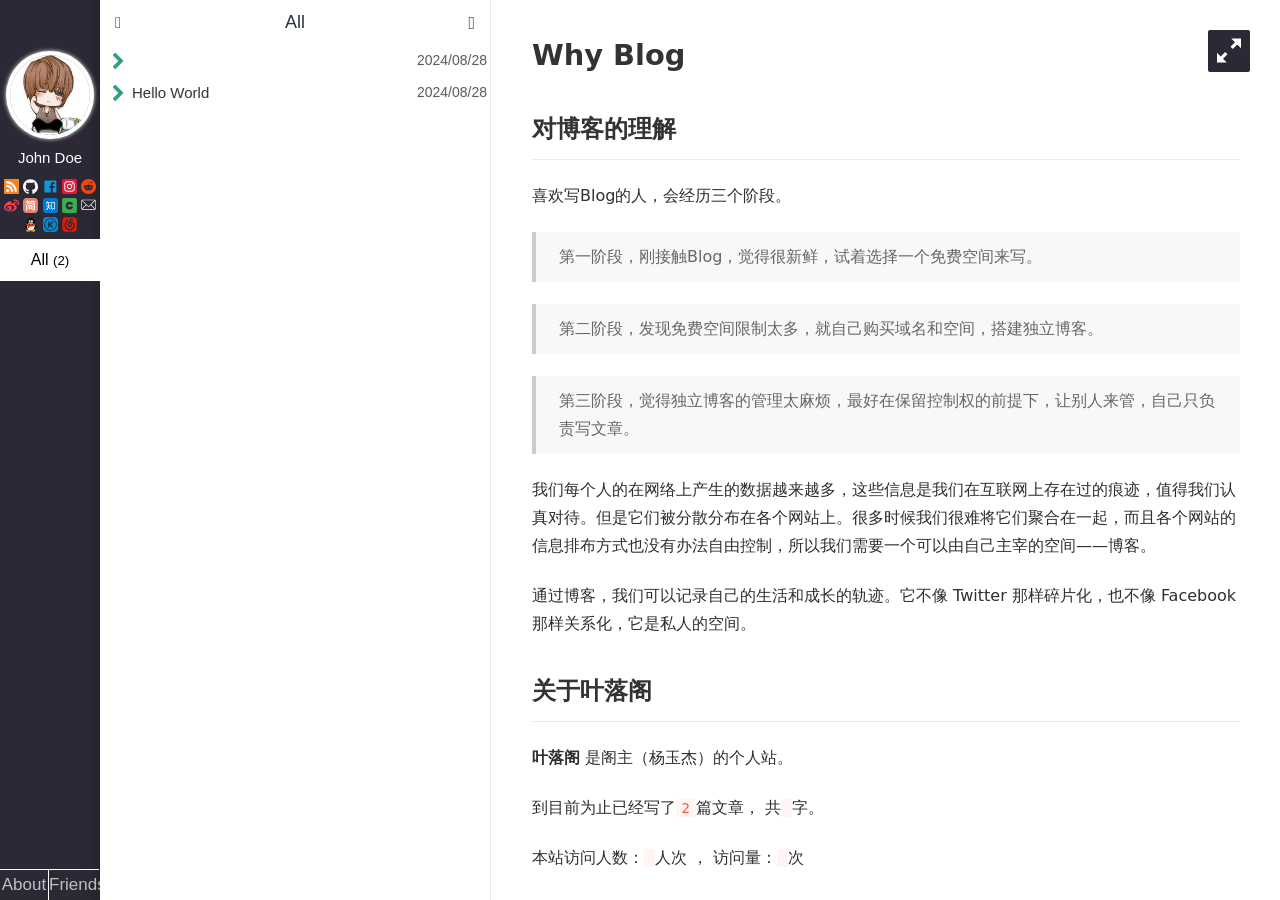
==== commit 93010b32: "Site updated: 2024-08-28 21:08:36" ====
--- a/index.html
+++ b/index.html
@@ -6,15 +6,15 @@
   <meta name="keywords" content="">
   <meta name="description" content="Hexo">
     <meta name="viewport" content="width=device-width, initial-scale=1, maximum-scale=1">
-<meta name="description" content="Welcome to Hexo! This is your very first post. Check documentation for more info. If you get any problems when using Hexo, you can find the answer in troubleshooting or you can ask me on GitHub. Quick">
+<meta name="description" content="大事件接口文档-V1.01. 用户相关接口1.1 注册1.1.1 基本信息 请求路径：&#x2F;user&#x2F;register 请求方式：POST 接口描述：该接口用于注册新用户  1.1.2 请求参数请求参数格式：x-www-form-urlencoded 请求参数说明：    参数名称 说明 类型 是否必须 备注    username 用户名 string 是 5~16位非空字符">
 <meta property="og:type" content="article">
-<meta property="og:title" content="Hello World">
-<meta property="og:url" content="http://example.com/2024/08/28/hello-world/index.html">
+<meta property="og:title" content="Hexo">
+<meta property="og:url" content="http://example.com/2024/08/28/%E5%A4%A7%E4%BA%8B%E4%BB%B6%E6%8E%A5%E5%8F%A3%E6%96%87%E6%A1%A3/index.html">
 <meta property="og:site_name" content="Hexo">
-<meta property="og:description" content="Welcome to Hexo! This is your very first post. Check documentation for more info. If you get any problems when using Hexo, you can find the answer in troubleshooting or you can ask me on GitHub. Quick">
+<meta property="og:description" content="大事件接口文档-V1.01. 用户相关接口1.1 注册1.1.1 基本信息 请求路径：&#x2F;user&#x2F;register 请求方式：POST 接口描述：该接口用于注册新用户  1.1.2 请求参数请求参数格式：x-www-form-urlencoded 请求参数说明：    参数名称 说明 类型 是否必须 备注    username 用户名 string 是 5~16位非空字符">
 <meta property="og:locale" content="en_US">
-<meta property="article:published_time" content="2024-08-28T12:50:52.807Z">
-<meta property="article:modified_time" content="2024-08-28T12:50:52.807Z">
+<meta property="article:published_time" content="2024-08-28T13:07:23.384Z">
+<meta property="article:modified_time" content="2023-10-22T14:33:07.307Z">
 <meta property="article:author" content="John Doe">
 <meta name="twitter:card" content="summary">
 
@@ -243,7 +243,7 @@
     <li>
         <div class="all active" data-rel="All">All
             
-                <small>(1)</small>
+                <small>(2)</small>
             
         </div>
     </li>
@@ -268,7 +268,7 @@
         
     </div>
 </div>
-<input type="hidden" id="yelog_site_posts_number" value="1">
+<input type="hidden" id="yelog_site_posts_number" value="2">
 
 <div style="display: none">
     <span id="busuanzi_value_site_uv"></span>
@@ -320,6 +320,15 @@
 
     
     <nav id="title-list-nav">
+        
+        
+        <a  class="All "
+           href="/2024/08/28/%E5%A4%A7%E4%BA%8B%E4%BB%B6%E6%8E%A5%E5%8F%A3%E6%96%87%E6%A1%A3/"
+           data-tag=""
+           data-author="" >
+            <span class="post-title" title=""></span>
+            <span class="post-date" title="2024-08-28 21:07:23">2024/08/28</span>
+        </a>
         
         
         <a  class="All "
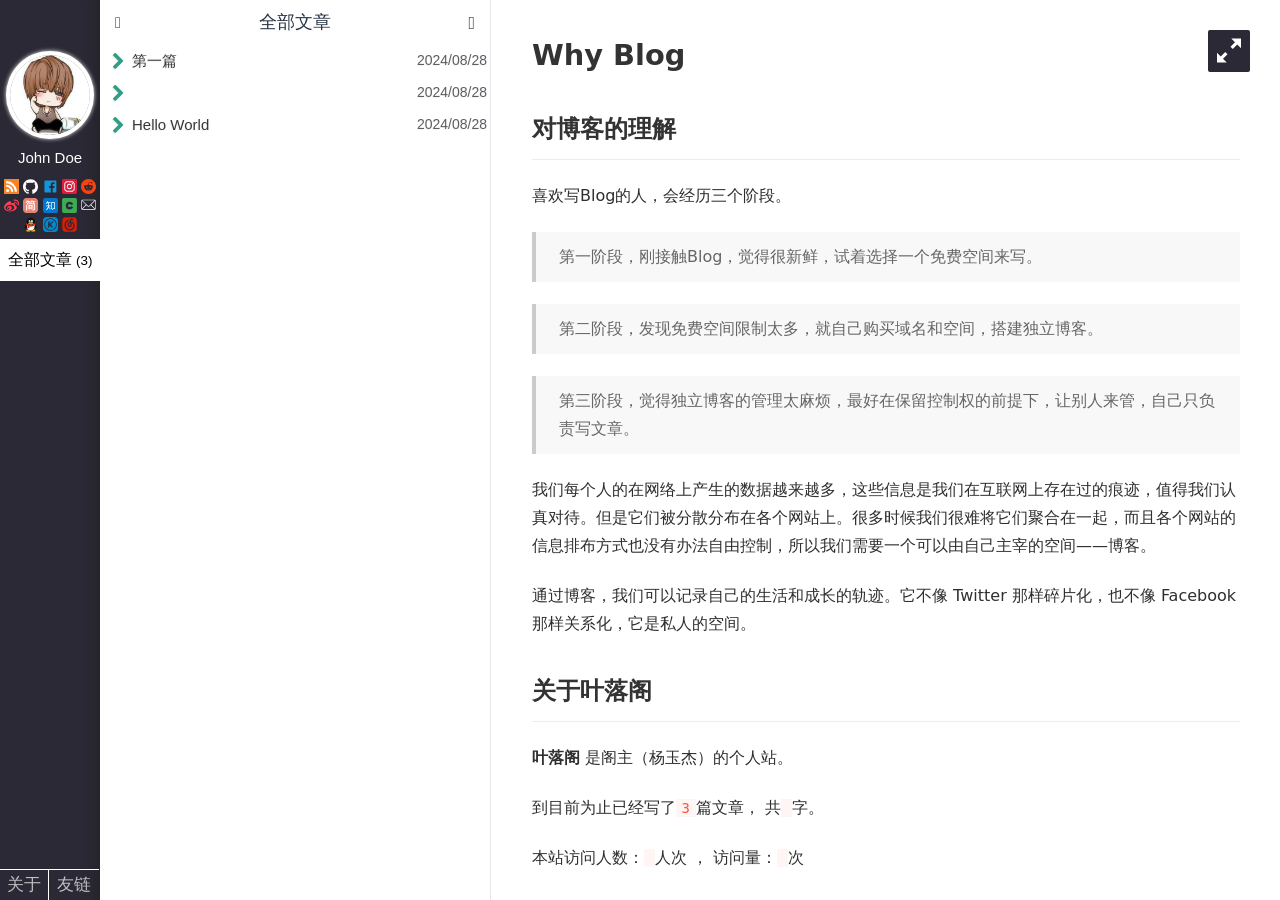
==== commit db13d37d: "Site updated: 2024-08-28 21:28:18" ====
--- a/index.html
+++ b/index.html
@@ -6,15 +6,15 @@
   <meta name="keywords" content="">
   <meta name="description" content="Hexo">
     <meta name="viewport" content="width=device-width, initial-scale=1, maximum-scale=1">
-<meta name="description" content="大事件接口文档-V1.01. 用户相关接口1.1 注册1.1.1 基本信息 请求路径：&#x2F;user&#x2F;register 请求方式：POST 接口描述：该接口用于注册新用户  1.1.2 请求参数请求参数格式：x-www-form-urlencoded 请求参数说明：    参数名称 说明 类型 是否必须 备注    username 用户名 string 是 5~16位非空字符">
+<meta name="description" content="Hello">
 <meta property="og:type" content="article">
-<meta property="og:title" content="Hexo">
-<meta property="og:url" content="http://example.com/2024/08/28/%E5%A4%A7%E4%BA%8B%E4%BB%B6%E6%8E%A5%E5%8F%A3%E6%96%87%E6%A1%A3/index.html">
+<meta property="og:title" content="第一篇">
+<meta property="og:url" content="http://example.com/2024/08/28/%E7%AC%AC%E4%B8%80%E7%AF%87/index.html">
 <meta property="og:site_name" content="Hexo">
-<meta property="og:description" content="大事件接口文档-V1.01. 用户相关接口1.1 注册1.1.1 基本信息 请求路径：&#x2F;user&#x2F;register 请求方式：POST 接口描述：该接口用于注册新用户  1.1.2 请求参数请求参数格式：x-www-form-urlencoded 请求参数说明：    参数名称 说明 类型 是否必须 备注    username 用户名 string 是 5~16位非空字符">
-<meta property="og:locale" content="en_US">
-<meta property="article:published_time" content="2024-08-28T13:07:23.384Z">
-<meta property="article:modified_time" content="2023-10-22T14:33:07.307Z">
+<meta property="og:description" content="Hello">
+<meta property="og:locale" content="zh_CN">
+<meta property="article:published_time" content="2024-08-28T13:27:21.000Z">
+<meta property="article:modified_time" content="2024-08-28T13:27:55.848Z">
 <meta property="article:author" content="John Doe">
 <meta name="twitter:card" content="summary">
 
@@ -241,9 +241,9 @@
 
 <ul>
     <li>
-        <div class="all active" data-rel="All">All
-            
-                <small>(2)</small>
+        <div class="all active" data-rel="全部文章">全部文章
+            
+                <small>(3)</small>
             
         </div>
     </li>
@@ -260,15 +260,15 @@
         
             <a class="about  hasFriend  site_url"
                
-               href="/about">About</a>
+               href="/about">关于</a>
         
         <a style="width: 50%"
                 
-                                           class="friends">Friends</a>
-        
-    </div>
-</div>
-<input type="hidden" id="yelog_site_posts_number" value="2">
+                                           class="friends">友链</a>
+        
+    </div>
+</div>
+<input type="hidden" id="yelog_site_posts_number" value="3">
 
 <div style="display: none">
     <span id="busuanzi_value_site_uv"></span>
@@ -279,7 +279,7 @@
     <div class="nav-right">
         <div class="friends-area">
     <div class="friends-title">
-        Links
+        友情链接
         <i class="iconfont icon-left"></i>
     </div>
     <div class="friends-content">
@@ -293,20 +293,20 @@
         <div class="title-list">
     <div class="right-top">
         <div id="default-panel">
-            <i class="iconfont icon-search" data-title="search shortcut key i"></i>
-            <div class="right-title">All</div>
-            <i class="iconfont icon-file-tree" data-title="switch to outline view shortcut key w"></i>
+            <i class="iconfont icon-search" data-title="搜索 快捷键 i"></i>
+            <div class="right-title">全部文章</div>
+            <i class="iconfont icon-file-tree" data-title="切换到大纲视图 快捷键 w"></i>
         </div>
         <div id="search-panel">
-            <i class="iconfont icon-left" data-title="return"></i>
+            <i class="iconfont icon-left" data-title="返回"></i>
             <input id="local-search-input" autocomplete="off"/>
             <label class="border-line" for="input"></label>
-            <i class="iconfont icon-case-sensitive" data-title="case sensitive"></i>
-            <i class="iconfont icon-tag" data-title="label"></i>
+            <i class="iconfont icon-case-sensitive" data-title="大小写敏感"></i>
+            <i class="iconfont icon-tag" data-title="标签"></i>
         </div>
         <div id="outline-panel" style="display: none">
-            <div class="right-title">outline</div>
-            <i class="iconfont icon-list" data-title="switch to article list"></i>
+            <div class="right-title">大纲</div>
+            <i class="iconfont icon-list" data-title="切换到文章列表"></i>
         </div>
     </div>
 
@@ -322,7 +322,16 @@
     <nav id="title-list-nav">
         
         
-        <a  class="All "
+        <a  class="全部文章 "
+           href="/2024/08/28/%E7%AC%AC%E4%B8%80%E7%AF%87/"
+           data-tag=""
+           data-author="" >
+            <span class="post-title" title="第一篇">第一篇</span>
+            <span class="post-date" title="2024-08-28 21:27:21">2024/08/28</span>
+        </a>
+        
+        
+        <a  class="全部文章 "
            href="/2024/08/28/%E5%A4%A7%E4%BA%8B%E4%BB%B6%E6%8E%A5%E5%8F%A3%E6%96%87%E6%A1%A3/"
            data-tag=""
            data-author="" >
@@ -331,7 +340,7 @@
         </a>
         
         
-        <a  class="All "
+        <a  class="全部文章 "
            href="/2024/08/28/hello-world/"
            data-tag=""
            data-author="" >
@@ -414,7 +423,7 @@
     </div>
 </div>
 <div class="full-toc">
-    <button class="full" data-title="Toggle full screen shortcut key s"><span class="min "></span></button>
+    <button class="full" data-title="切换全屏 快捷键 s"><span class="min "></span></button>
 <a class="" id="rocket" ></a>
 
 </div>
@@ -423,7 +432,7 @@
 <div class="shang_box">
     <a class="shang_close"  onclick="dashangToggle()">×</a>
     <div class="shang_tit">
-        <p>Help us with donation</p>
+        <p>喜欢就点赞,疼爱就打赏</p>
     </div>
     <div class="shang_payimg">
         <div class="pay_img">
@@ -432,7 +441,7 @@
         </div>
     </div>
     <div class="shang_payselect">
-        <span><label><input type="radio" name="pay" checked value="alipay">alipay</label></span><span><label><input type="radio" name="pay" value="weixin">weixin</label></span>
+        <span><label><input type="radio" name="pay" checked value="alipay">支付宝</label></span><span><label><input type="radio" name="pay" value="weixin">微信</label></span>
     </div>
 </div>
 
